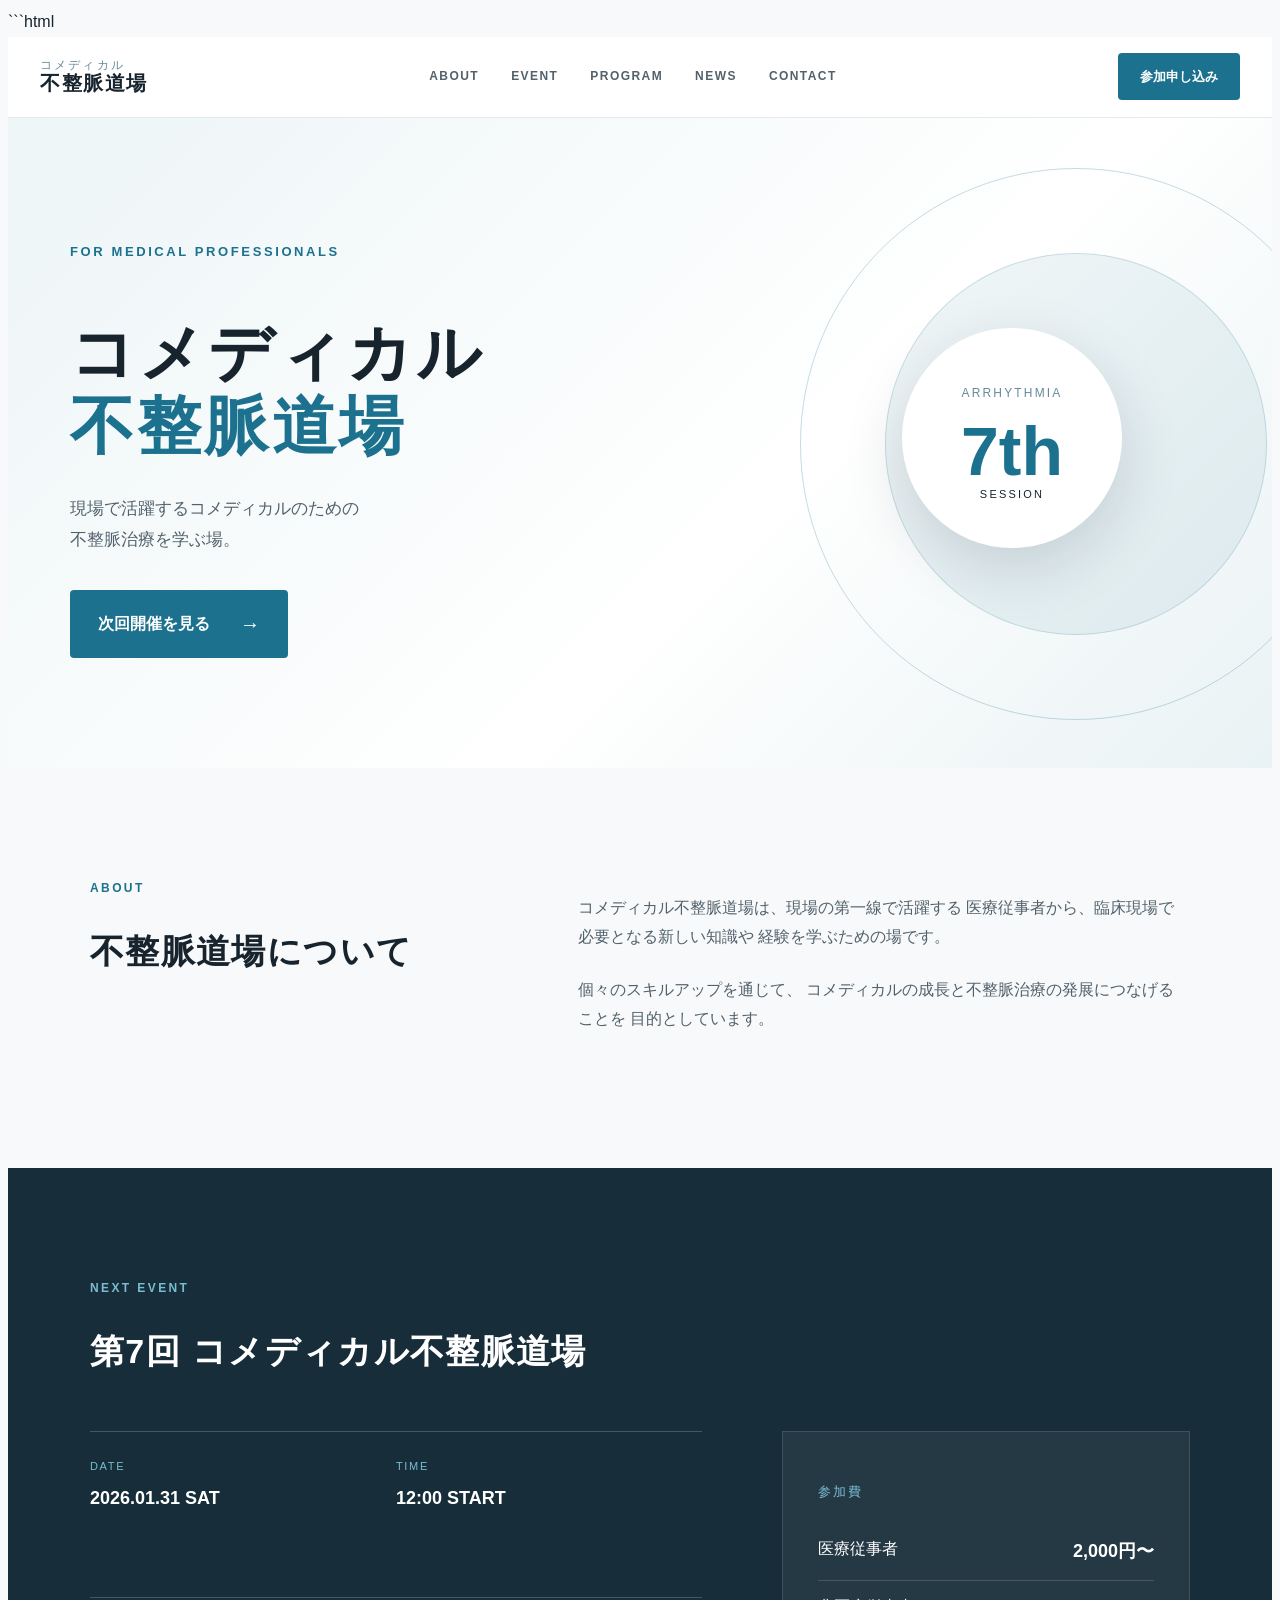
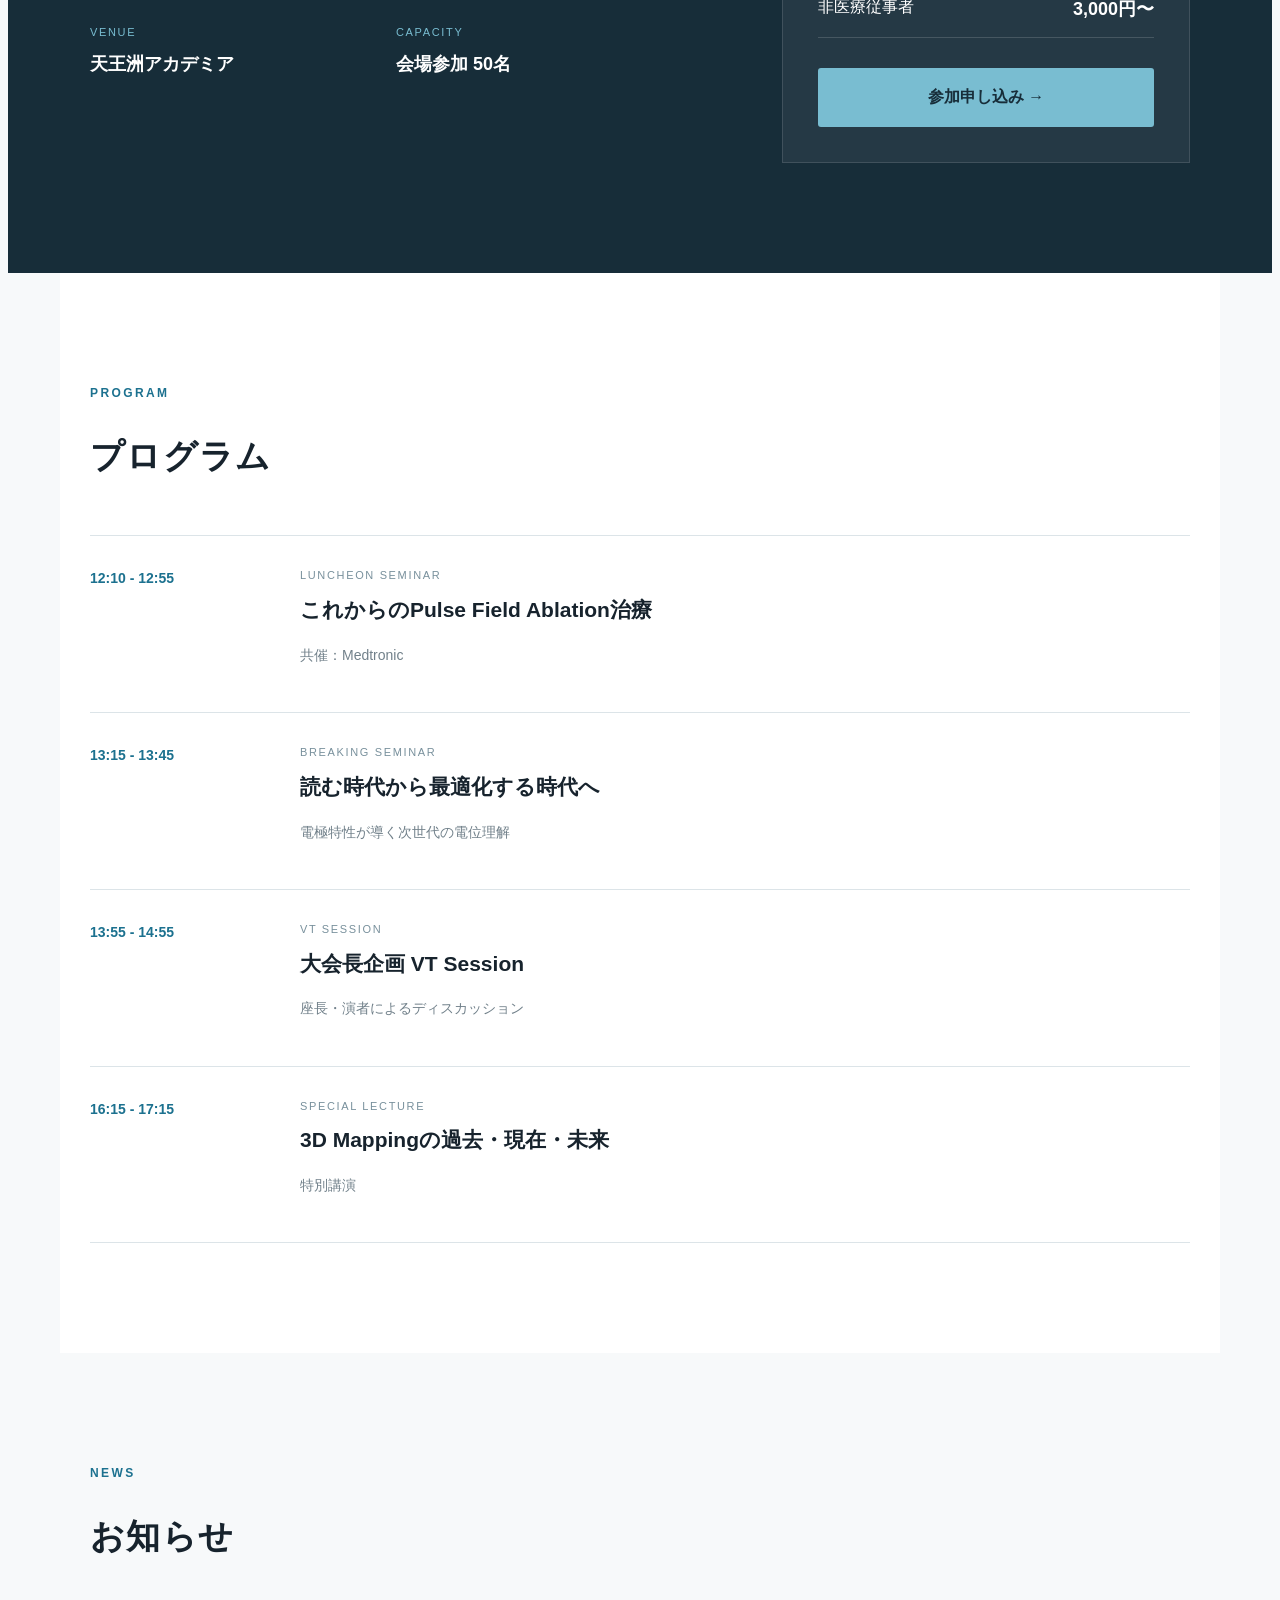
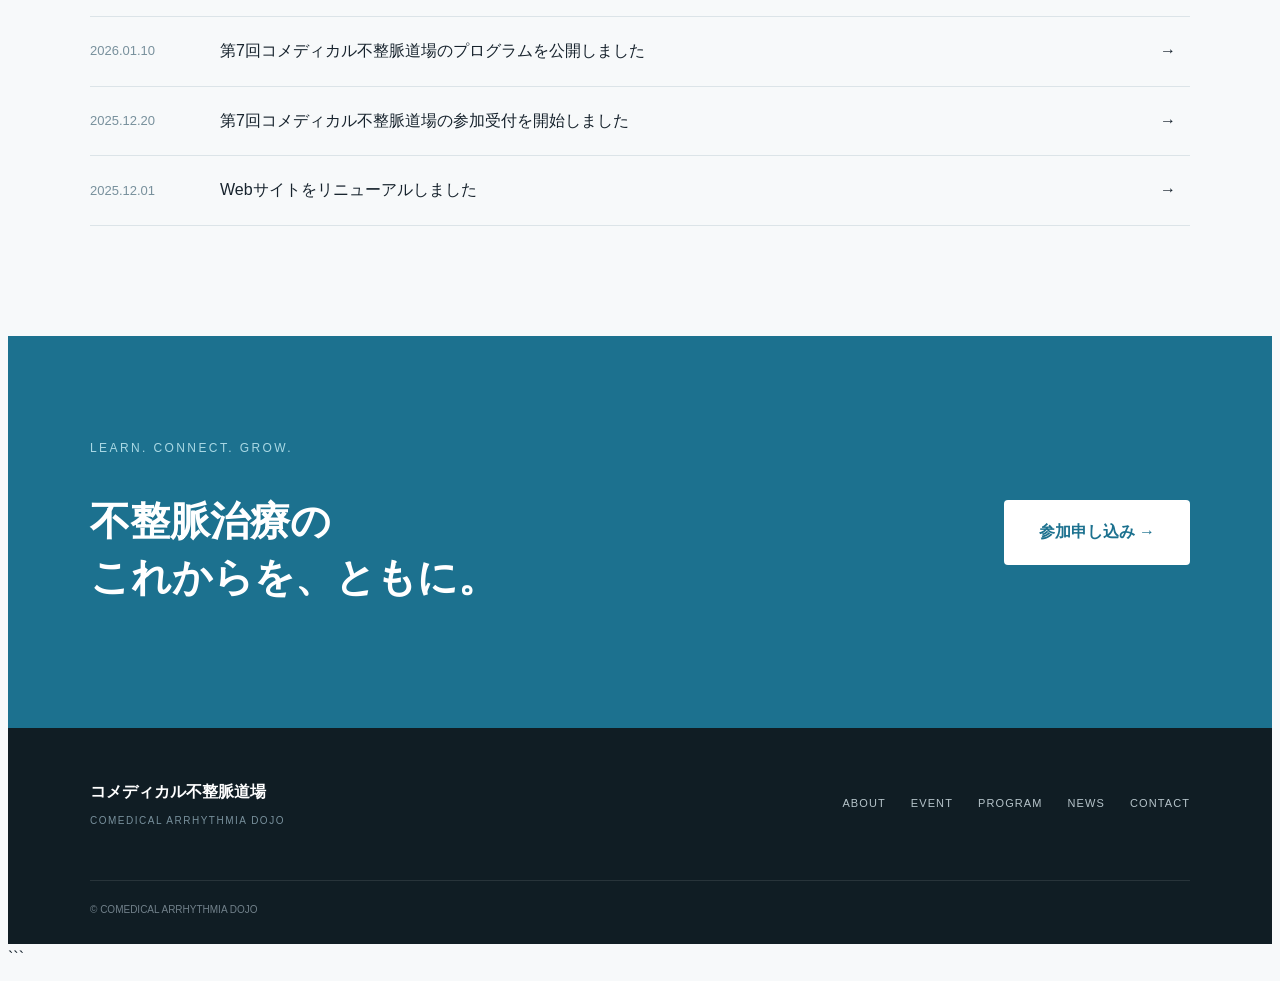
==== index.html @ 5a1a1fdb "Rename main.html to index.html" ====
```html
<!DOCTYPE html>
<html lang="ja">
<head>
    <meta charset="UTF-8">
    <meta name="viewport" content="width=device-width, initial-scale=1.0">

    <title>コメディカル不整脈道場</title>

    <link rel="stylesheet" href="style.css">
</head>

<body>

    <!-- ヘッダー -->
    <header class="header">
        <div class="header-inner">

            <a href="#" class="logo">
                <span class="logo-main">コメディカル</span>
                <span class="logo-sub">不整脈道場</span>
            </a>

            <nav class="nav">
                <a href="#about">ABOUT</a>
                <a href="#event">EVENT</a>
                <a href="#program">PROGRAM</a>
                <a href="#news">NEWS</a>
                <a href="#contact">CONTACT</a>
            </nav>

            <a href="#event" class="header-button">
                参加申し込み
            </a>

        </div>
    </header>


    <!-- メインビジュアル -->
    <main>

        <section class="hero">

            <div class="hero-content">

                <p class="hero-label">
                    FOR MEDICAL PROFESSIONALS
                </p>

                <h1>
                    コメディカル<br>
                    <span>不整脈道場</span>
                </h1>

                <p class="hero-description">
                    現場で活躍するコメディカルのための<br>
                    不整脈治療を学ぶ場。
                </p>

                <a href="#event" class="hero-button">
                    次回開催を見る
                    <span>→</span>
                </a>

            </div>

            <div class="hero-visual">
                <div class="circle circle-1"></div>
                <div class="circle circle-2"></div>

                <div class="hero-card">
                    <p>ARRHYTHMIA</p>
                    <strong>7th</strong>
                    <span>SESSION</span>
                </div>
            </div>

        </section>


        <!-- ABOUT -->
        <section id="about" class="section about">

            <div class="section-title">
                <span>ABOUT</span>
                <h2>不整脈道場について</h2>
            </div>

            <div class="about-content">

                <p>
                    コメディカル不整脈道場は、現場の第一線で活躍する
                    医療従事者から、臨床現場で必要となる新しい知識や
                    経験を学ぶための場です。
                </p>

                <p>
                    個々のスキルアップを通じて、
                    コメディカルの成長と不整脈治療の発展につなげることを
                    目的としています。
                </p>

            </div>

        </section>


        <!-- EVENT -->
        <section id="event" class="section event">

            <div class="section-title">
                <span>NEXT EVENT</span>
                <h2>第7回 コメディカル不整脈道場</h2>
            </div>

            <div class="event-grid">

                <div class="event-info">

                    <div class="info-item">
                        <span class="info-label">DATE</span>
                        <strong>2026.01.31 SAT</strong>
                    </div>

                    <div class="info-item">
                        <span class="info-label">TIME</span>
                        <strong>12:00 START</strong>
                    </div>

                    <div class="info-item">
                        <span class="info-label">VENUE</span>
                        <strong>天王洲アカデミア</strong>
                    </div>

                    <div class="info-item">
                        <span class="info-label">CAPACITY</span>
                        <strong>会場参加 50名</strong>
                    </div>

                </div>


                <div class="event-price">

                    <p>参加費</p>

                    <div>
                        <span>医療従事者</span>
                        <strong>2,000円〜</strong>
                    </div>

                    <div>
                        <span>非医療従事者</span>
                        <strong>3,000円〜</strong>
                    </div>

                    <a href="#" class="primary-button">
                        参加申し込み →
                    </a>

                </div>

            </div>

        </section>


        <!-- PROGRAM -->
        <section id="program" class="section program">

            <div class="section-title">
                <span>PROGRAM</span>
                <h2>プログラム</h2>
            </div>

            <div class="program-list">

                <article class="program-item">
                    <time>12:10 - 12:55</time>
                    <div>
                        <span class="program-category">LUNCHEON SEMINAR</span>
                        <h3>これからのPulse Field Ablation治療</h3>
                        <p>共催：Medtronic</p>
                    </div>
                </article>

                <article class="program-item">
                    <time>13:15 - 13:45</time>
                    <div>
                        <span class="program-category">BREAKING SEMINAR</span>
                        <h3>読む時代から最適化する時代へ</h3>
                        <p>電極特性が導く次世代の電位理解</p>
                    </div>
                </article>

                <article class="program-item">
                    <time>13:55 - 14:55</time>
                    <div>
                        <span class="program-category">VT SESSION</span>
                        <h3>大会長企画 VT Session</h3>
                        <p>座長・演者によるディスカッション</p>
                    </div>
                </article>

                <article class="program-item">
                    <time>16:15 - 17:15</time>
                    <div>
                        <span class="program-category">SPECIAL LECTURE</span>
                        <h3>3D Mappingの過去・現在・未来</h3>
                        <p>特別講演</p>
                    </div>
                </article>

            </div>

        </section>


        <!-- NEWS -->
        <section id="news" class="section news">

            <div class="section-title">
                <span>NEWS</span>
                <h2>お知らせ</h2>
            </div>

            <div class="news-list">

                <a href="#" class="news-item">
                    <time>2026.01.10</time>
                    <span>第7回コメディカル不整脈道場のプログラムを公開しました</span>
                    <span>→</span>
                </a>

                <a href="#" class="news-item">
                    <time>2025.12.20</time>
                    <span>第7回コメディカル不整脈道場の参加受付を開始しました</span>
                    <span>→</span>
                </a>

                <a href="#" class="news-item">
                    <time>2025.12.01</time>
                    <span>Webサイトをリニューアルしました</span>
                    <span>→</span>
                </a>

            </div>

        </section>


        <!-- CTA -->
        <section id="contact" class="cta">

            <div>
                <p>LEARN. CONNECT. GROW.</p>
                <h2>
                    不整脈治療の<br>
                    これからを、ともに。
                </h2>
            </div>

            <a href="#" class="cta-button">
                参加申し込み →
            </a>

        </section>

    </main>


    <!-- FOOTER -->
    <footer class="footer">

        <div class="footer-inner">

            <div class="footer-logo">
                <strong>コメディカル不整脈道場</strong>
                <span>COMEDICAL ARRHYTHMIA DOJO</span>
            </div>

            <div class="footer-links">
                <a href="#about">ABOUT</a>
                <a href="#event">EVENT</a>
                <a href="#program">PROGRAM</a>
                <a href="#news">NEWS</a>
                <a href="#contact">CONTACT</a>
            </div>

        </div>

        <p class="copyright">
            © COMEDICAL ARRHYTHMIA DOJO
        </p>

    </footer>

</body>
</html>
```
---- style.css ----
```css
/* =========================
   RESET
========================= */

* {
    margin: 0;
    padding: 0;
    box-sizing: border-box;
}

html {
    scroll-behavior: smooth;
}

body {
    font-family:
        -apple-system,
        BlinkMacSystemFont,
        "Noto Sans JP",
        "Helvetica Neue",
        Arial,
        sans-serif;

    color: #17232d;
    background: #f7f9fa;
    line-height: 1.8;
}

a {
    color: inherit;
    text-decoration: none;
}


/* =========================
   HEADER
========================= */

.header {
    position: sticky;
    top: 0;
    z-index: 100;

    background: rgba(255, 255, 255, 0.95);
    border-bottom: 1px solid #e5eaed;
    backdrop-filter: blur(10px);
}

.header-inner {
    max-width: 1200px;
    margin: 0 auto;

    height: 80px;

    display: flex;
    align-items: center;
    justify-content: space-between;

    padding: 0 30px;
}

.logo {
    display: flex;
    flex-direction: column;

    line-height: 1.1;
}

.logo-main {
    font-size: 12px;
    letter-spacing: 0.18em;
    color: #668a9d;
}

.logo-sub {
    font-size: 20px;
    font-weight: 700;
    letter-spacing: 0.08em;
}

.nav {
    display: flex;
    gap: 32px;
}

.nav a {
    font-size: 12px;
    font-weight: 600;
    letter-spacing: 0.12em;
    color: #52616b;

    transition: 0.3s;
}

.nav a:hover {
    color: #1c718f;
}

.header-button {
    background: #1c718f;
    color: white;

    padding: 12px 22px;

    border-radius: 4px;

    font-size: 13px;
    font-weight: 700;

    transition: 0.3s;
}

.header-button:hover {
    background: #15566c;
}


/* =========================
   HERO
========================= */

.hero {
    min-height: 650px;

    background:
        linear-gradient(
            135deg,
            #edf5f7 0%,
            #ffffff 60%,
            #e9f2f4 100%
        );

    display: flex;
    align-items: center;

    overflow: hidden;
}

.hero-content {
    width: 50%;
    max-width: 600px;

    margin-left: calc((100% - 1200px) / 2);

    padding: 80px 40px 80px 30px;

    position: relative;
    z-index: 2;
}

.hero-label {
    color: #1c718f;

    font-size: 13px;
    font-weight: 700;

    letter-spacing: 0.2em;

    margin-bottom: 20px;
}

.hero h1 {
    font-size: clamp(42px, 5vw, 72px);

    line-height: 1.15;

    letter-spacing: 0.05em;

    margin-bottom: 30px;
}

.hero h1 span {
    color: #1c718f;
}

.hero-description {
    font-size: 17px;
    color: #52616b;

    margin-bottom: 35px;
}

.hero-button {
    display: inline-flex;
    align-items: center;
    gap: 30px;

    background: #1c718f;
    color: white;

    padding: 16px 28px;

    border-radius: 4px;

    font-weight: 700;

    transition: 0.3s;
}

.hero-button:hover {
    background: #15566c;
    transform: translateY(-2px);
}

.hero-button span {
    font-size: 20px;
}


/* HERO VISUAL */

.hero-visual {
    position: relative;

    width: 50%;
    height: 650px;
}

.circle {
    position: absolute;

    border-radius: 50%;
}

.circle-1 {
    width: 550px;
    height: 550px;

    right: -80px;
    top: 50px;

    border: 1px solid rgba(28, 113, 143, 0.25);
}

.circle-2 {
    width: 380px;
    height: 380px;

    right: 5px;
    top: 135px;

    background: rgba(28, 113, 143, 0.08);

    border: 1px solid rgba(28, 113, 143, 0.18);
}

.hero-card {
    position: absolute;

    right: 150px;
    top: 210px;

    width: 220px;
    height: 220px;

    border-radius: 50%;

    background: #ffffff;

    box-shadow: 0 20px 60px rgba(23, 35, 45, 0.15);

    display: flex;
    flex-direction: column;

    align-items: center;
    justify-content: center;

    text-align: center;
}

.hero-card p {
    font-size: 12px;
    letter-spacing: 0.18em;
    color: #668a9d;
}

.hero-card strong {
    font-size: 68px;
    line-height: 1;

    color: #1c718f;
}

.hero-card span {
    font-size: 11px;
    letter-spacing: 0.2em;
}


/* =========================
   COMMON SECTION
========================= */

.section {
    max-width: 1100px;
    margin: 0 auto;

    padding: 110px 30px;
}

.section-title {
    margin-bottom: 55px;
}

.section-title span {
    display: block;

    font-size: 12px;
    font-weight: 700;

    color: #1c718f;

    letter-spacing: 0.2em;

    margin-bottom: 10px;
}

.section-title h2 {
    font-size: 34px;
    line-height: 1.4;

    letter-spacing: 0.04em;
}


/* =========================
   ABOUT
========================= */

.about {
    display: grid;
    grid-template-columns: 0.8fr 1.2fr;
    gap: 80px;
}

.about-content {
    font-size: 16px;
    color: #52616b;
}

.about-content p + p {
    margin-top: 25px;
}


/* =========================
   EVENT
========================= */

.event {
    max-width: none;

    background: #172d39;
    color: white;

    padding-left: max(30px, calc((100% - 1100px) / 2));
    padding-right: max(30px, calc((100% - 1100px) / 2));
}

.event .section-title span {
    color: #79bdd1;
}

.event-grid {
    display: grid;

    grid-template-columns: 1.2fr 0.8fr;

    gap: 80px;
}

.event-info {
    display: grid;

    grid-template-columns: 1fr 1fr;

    gap: 0;
}

.info-item {
    padding: 25px 0;

    border-top: 1px solid rgba(255,255,255,0.2);
}

.info-label {
    display: block;

    font-size: 11px;

    color: #79bdd1;

    letter-spacing: 0.15em;

    margin-bottom: 5px;
}

.info-item strong {
    font-size: 18px;
}

.event-price {
    background: rgba(255,255,255,0.06);

    padding: 35px;

    border: 1px solid rgba(255,255,255,0.12);
}

.event-price > p {
    font-size: 13px;
    color: #79bdd1;

    letter-spacing: 0.15em;

    margin-bottom: 20px;
}

.event-price div {
    display: flex;

    justify-content: space-between;

    padding: 12px 0;

    border-bottom: 1px solid rgba(255,255,255,0.15);
}

.event-price strong {
    font-size: 18px;
}

.primary-button {
    display: block;

    text-align: center;

    margin-top: 30px;

    padding: 15px;

    background: #79bdd1;
    color: #172d39;

    font-weight: 700;

    border-radius: 3px;
}


/* =========================
   PROGRAM
========================= */

.program {
    background: #ffffff;
}

.program-list {
    border-top: 1px solid #dce4e8;
}

.program-item {
    display: grid;

    grid-template-columns: 180px 1fr;

    gap: 30px;

    padding: 30px 0;

    border-bottom: 1px solid #dce4e8;
}

.program-item time {
    font-size: 14px;

    color: #1c718f;

    font-weight: 700;
}

.program-category {
    font-size: 11px;

    color: #78909c;

    letter-spacing: 0.15em;
}

.program-item h3 {
    font-size: 21px;

    margin: 5px 0;
}

.program-item p {
    font-size: 14px;

    color: #71808a;
}


/* =========================
   NEWS
========================= */

.news {
    background: #f7f9fa;
}

.news-list {
    border-top: 1px solid #dce4e8;
}

.news-item {
    display: grid;

    grid-template-columns: 130px 1fr 30px;

    align-items: center;

    padding: 20px 0;

    border-bottom: 1px solid #dce4e8;

    transition: 0.3s;
}

.news-item:hover {
    color: #1c718f;
}

.news-item time {
    color: #78909c;

    font-size: 13px;
}


/* =========================
   CTA
========================= */

.cta {
    background: #1c718f;

    color: white;

    padding: 90px max(30px, calc((100% - 1100px) / 2));

    display: flex;

    justify-content: space-between;

    align-items: center;

    gap: 50px;
}

.cta p {
    font-size: 12px;

    letter-spacing: 0.2em;

    color: #a9d8e4;

    margin-bottom: 15px;
}

.cta h2 {
    font-size: 40px;

    line-height: 1.4;
}

.cta-button {
    background: white;

    color: #1c718f;

    padding: 18px 35px;

    border-radius: 4px;

    font-weight: 700;

    white-space: nowrap;
}


/* =========================
   FOOTER
========================= */

.footer {
    background: #101d24;

    color: white;

    padding: 50px 30px 25px;
}

.footer-inner {
    max-width: 1100px;

    margin: 0 auto;

    display: flex;

    justify-content: space-between;

    align-items: center;
}

.footer-logo {
    display: flex;

    flex-direction: column;

    gap: 5px;
}

.footer-logo strong {
    font-size: 16px;
}

.footer-logo span {
    font-size: 10px;

    letter-spacing: 0.15em;

    color: #78909c;
}

.footer-links {
    display: flex;

    gap: 25px;
}

.footer-links a {
    font-size: 11px;

    color: #b6c4ca;

    letter-spacing: 0.1em;
}

.copyright {
    max-width: 1100px;

    margin: 50px auto 0;

    padding-top: 20px;

    border-top: 1px solid rgba(255,255,255,0.1);

    font-size: 10px;

    color: #71808a;
}


/* =========================
   MOBILE
========================= */

@media (max-width: 768px) {

    .header-inner {
        height: 70px;
    }

    .nav {
        display: none;
    }

    .header-button {
        padding: 10px 15px;
        font-size: 11px;
    }

    .hero {
        min-height: auto;

        flex-direction: column;
    }

    .hero-content {
        width: 100%;

        margin-left: 0;

        padding: 80px 30px 40px;
    }

    .hero-visual {
        width: 100%;

        height: 380px;
    }

    .circle-1 {
        width: 350px;
        height: 350px;

        right: -50px;
        top: 10px;
    }

    .circle-2 {
        width: 250px;
        height: 250px;

        right: 25px;
        top: 60px;
    }

    .hero-card {
        width: 150px;
        height: 150px;

        right: 100px;
        top: 110px;
    }

    .hero-card strong {
        font-size: 45px;
    }

    .section {
        padding: 80px 25px;
    }

    .about {
        grid-template-columns: 1fr;

        gap: 30px;
    }

    .event-grid {
        grid-template-columns: 1fr;

        gap: 40px;
    }

    .event-info {
        grid-template-columns: 1fr;
    }

    .program-item {
        grid-template-columns: 1fr;

        gap: 5px;
    }

    .news-item {
        grid-template-columns: 1fr 20px;

        gap: 5px;
    }

    .news-item time {
        display: block;
    }

    .news-item span:nth-child(2) {
        grid-column: 1 / 2;
    }

    .news-item span:last-child {
        grid-column: 2;
        grid-row: 1 / 3;
    }

    .cta {
        flex-direction: column;

        align-items: flex-start;

        padding: 70px 25px;
    }

    .cta h2 {
        font-size: 30px;
    }

    .footer-inner {
        flex-direction: column;

        align-items: flex-start;

        gap: 30px;
    }

    .footer-links {
        flex-wrap: wrap;
    }

}
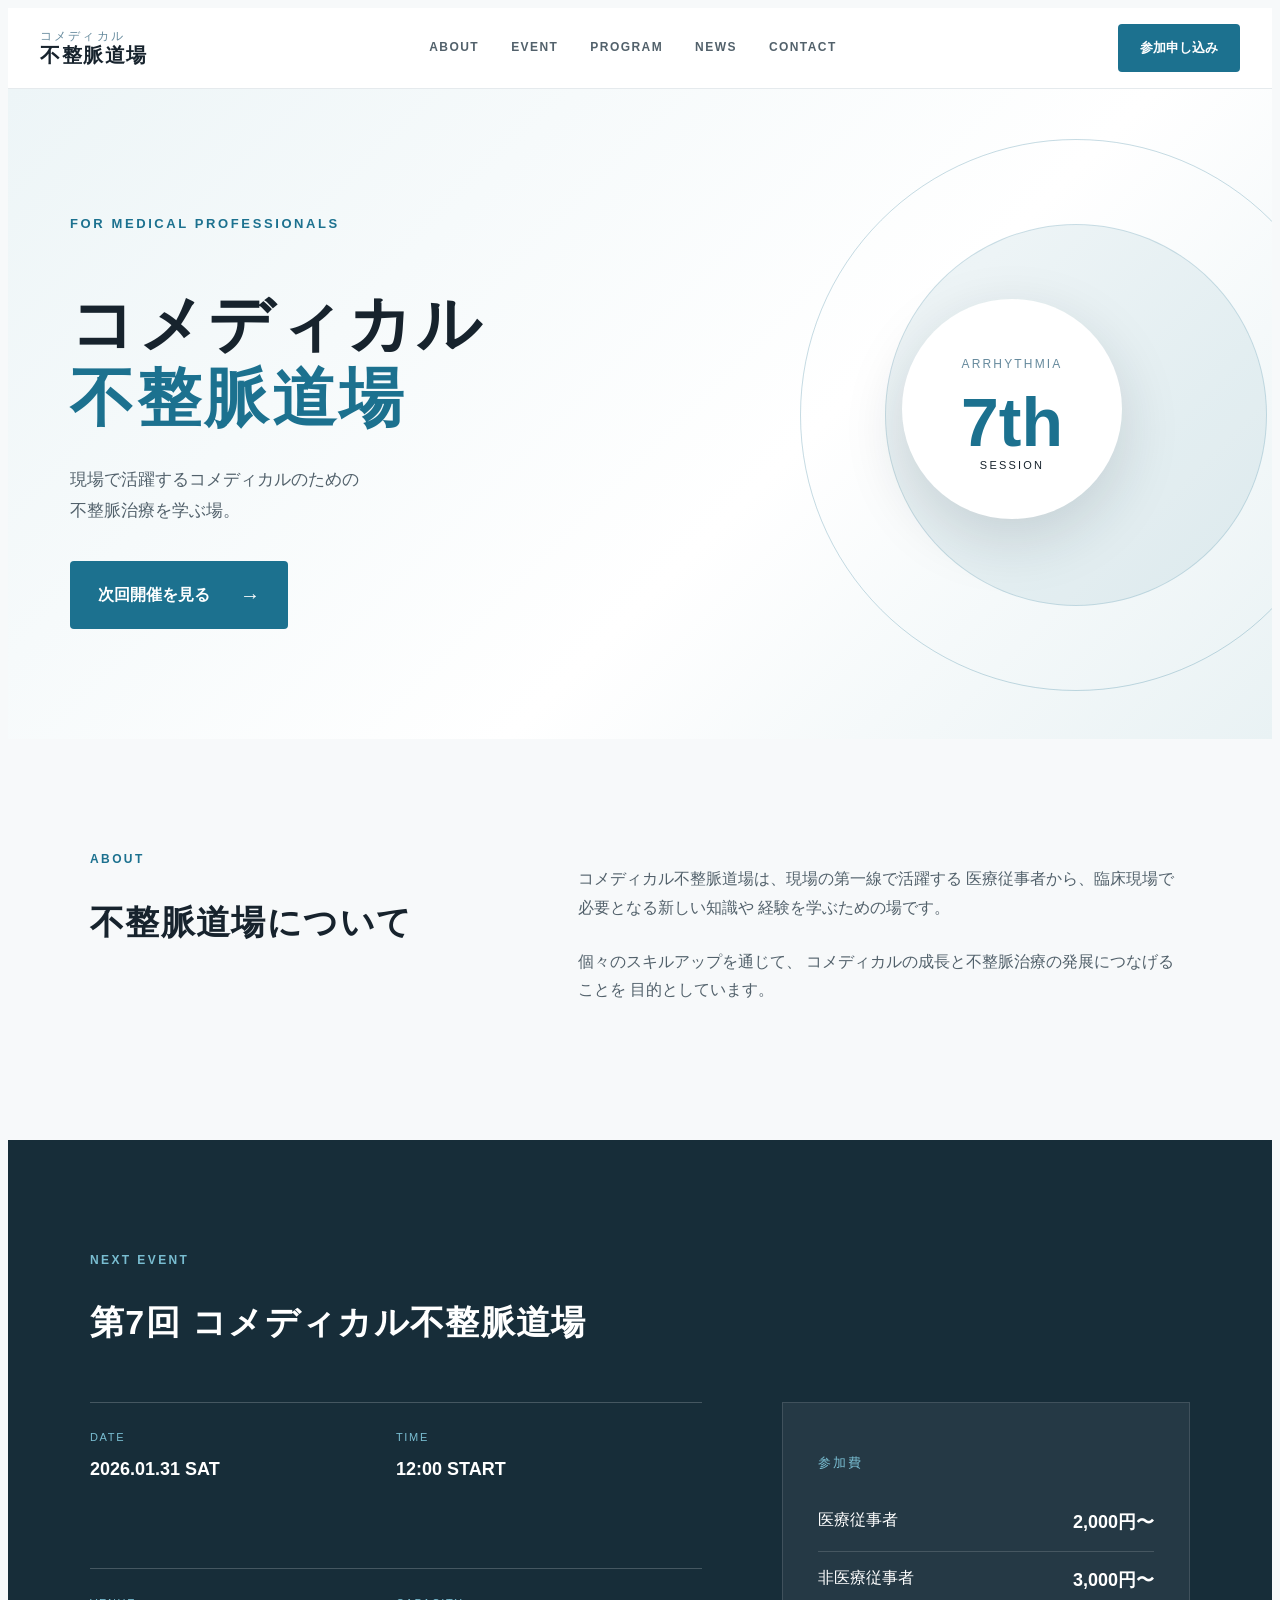
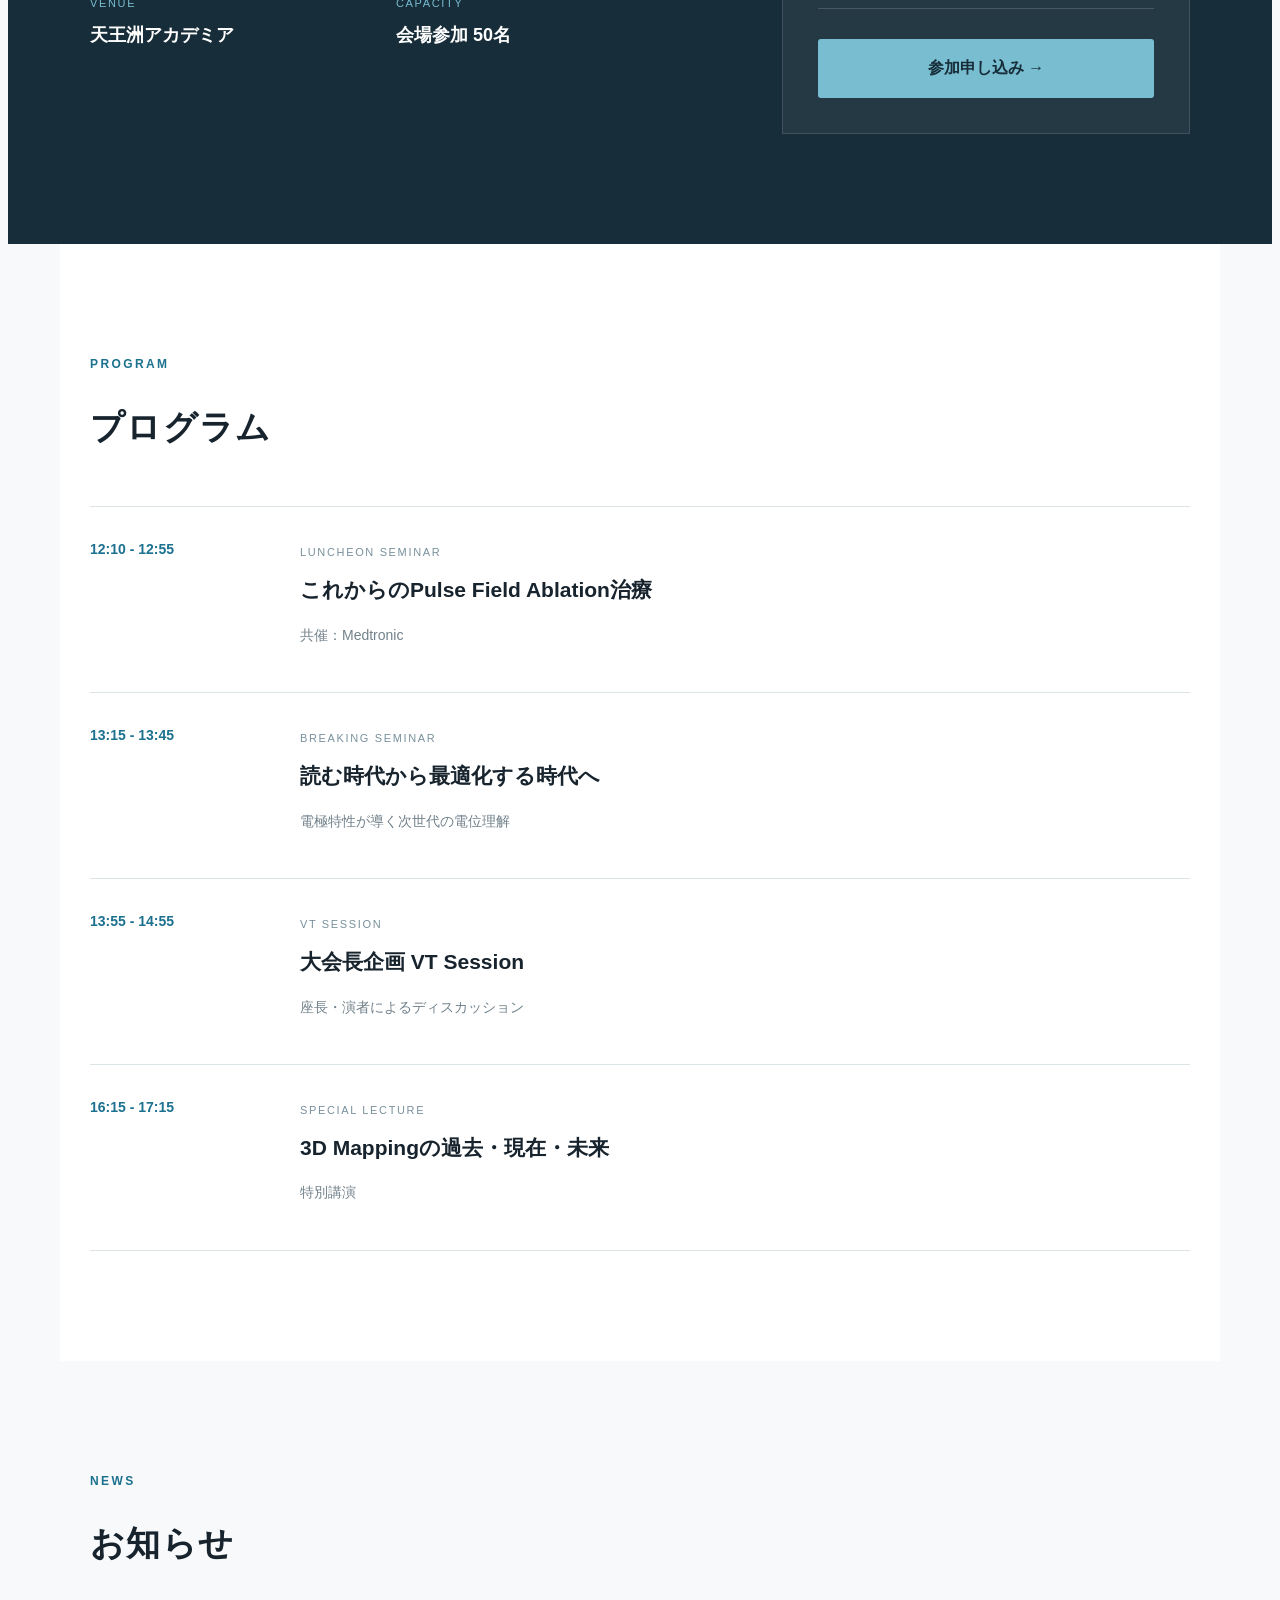
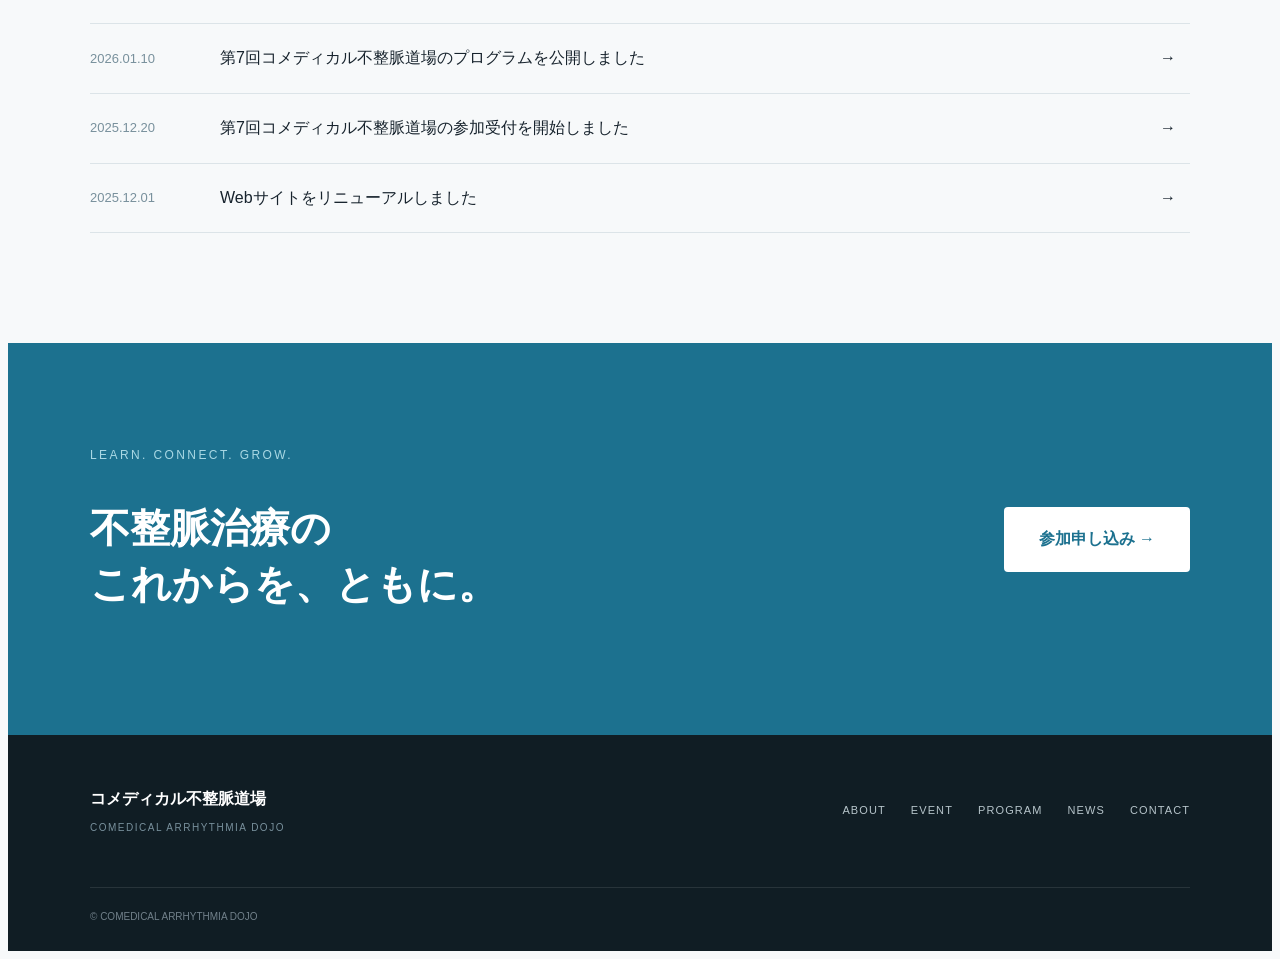
==== commit a3540da5: "Update index.html" ====
--- a/index.html
+++ b/index.html
@@ -1,4 +1,3 @@
-```html
 <!DOCTYPE html>
 <html lang="ja">
 <head>
@@ -298,4 +297,3 @@
 
 </body>
 </html>
-```
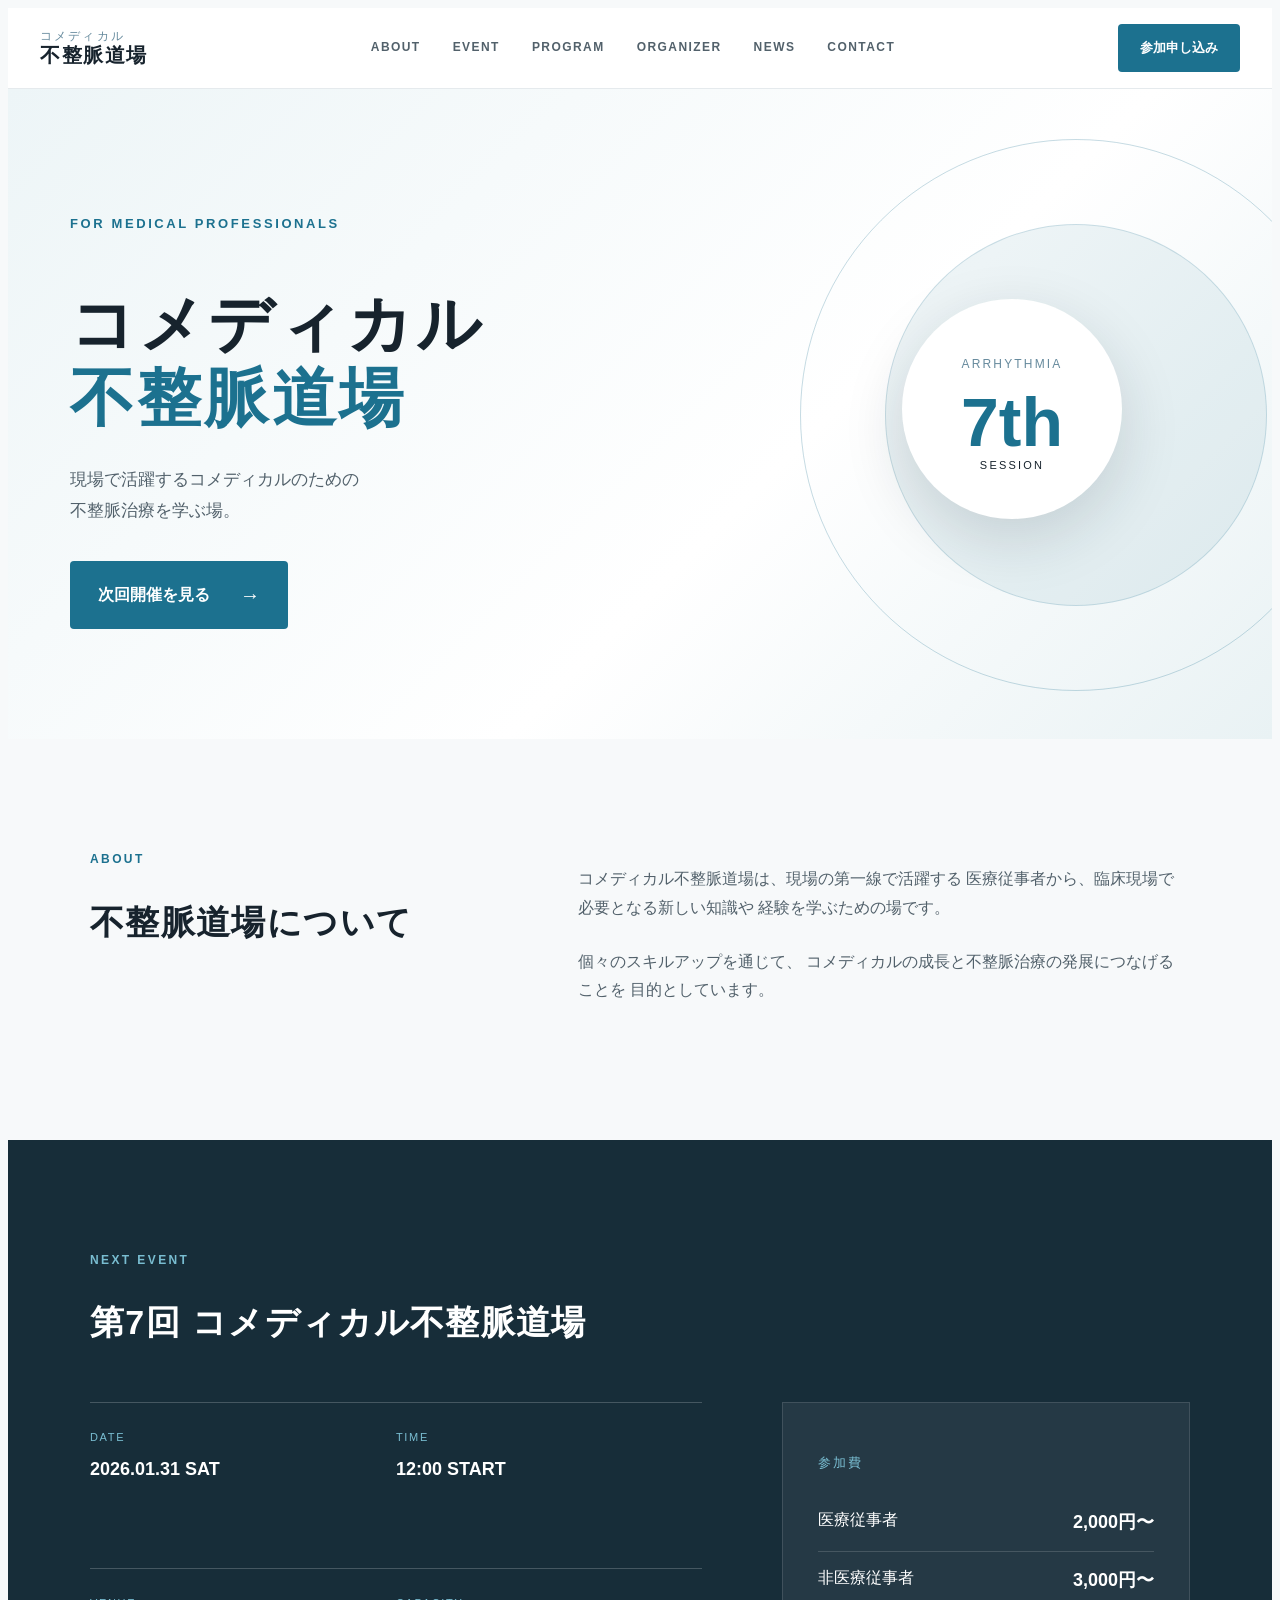
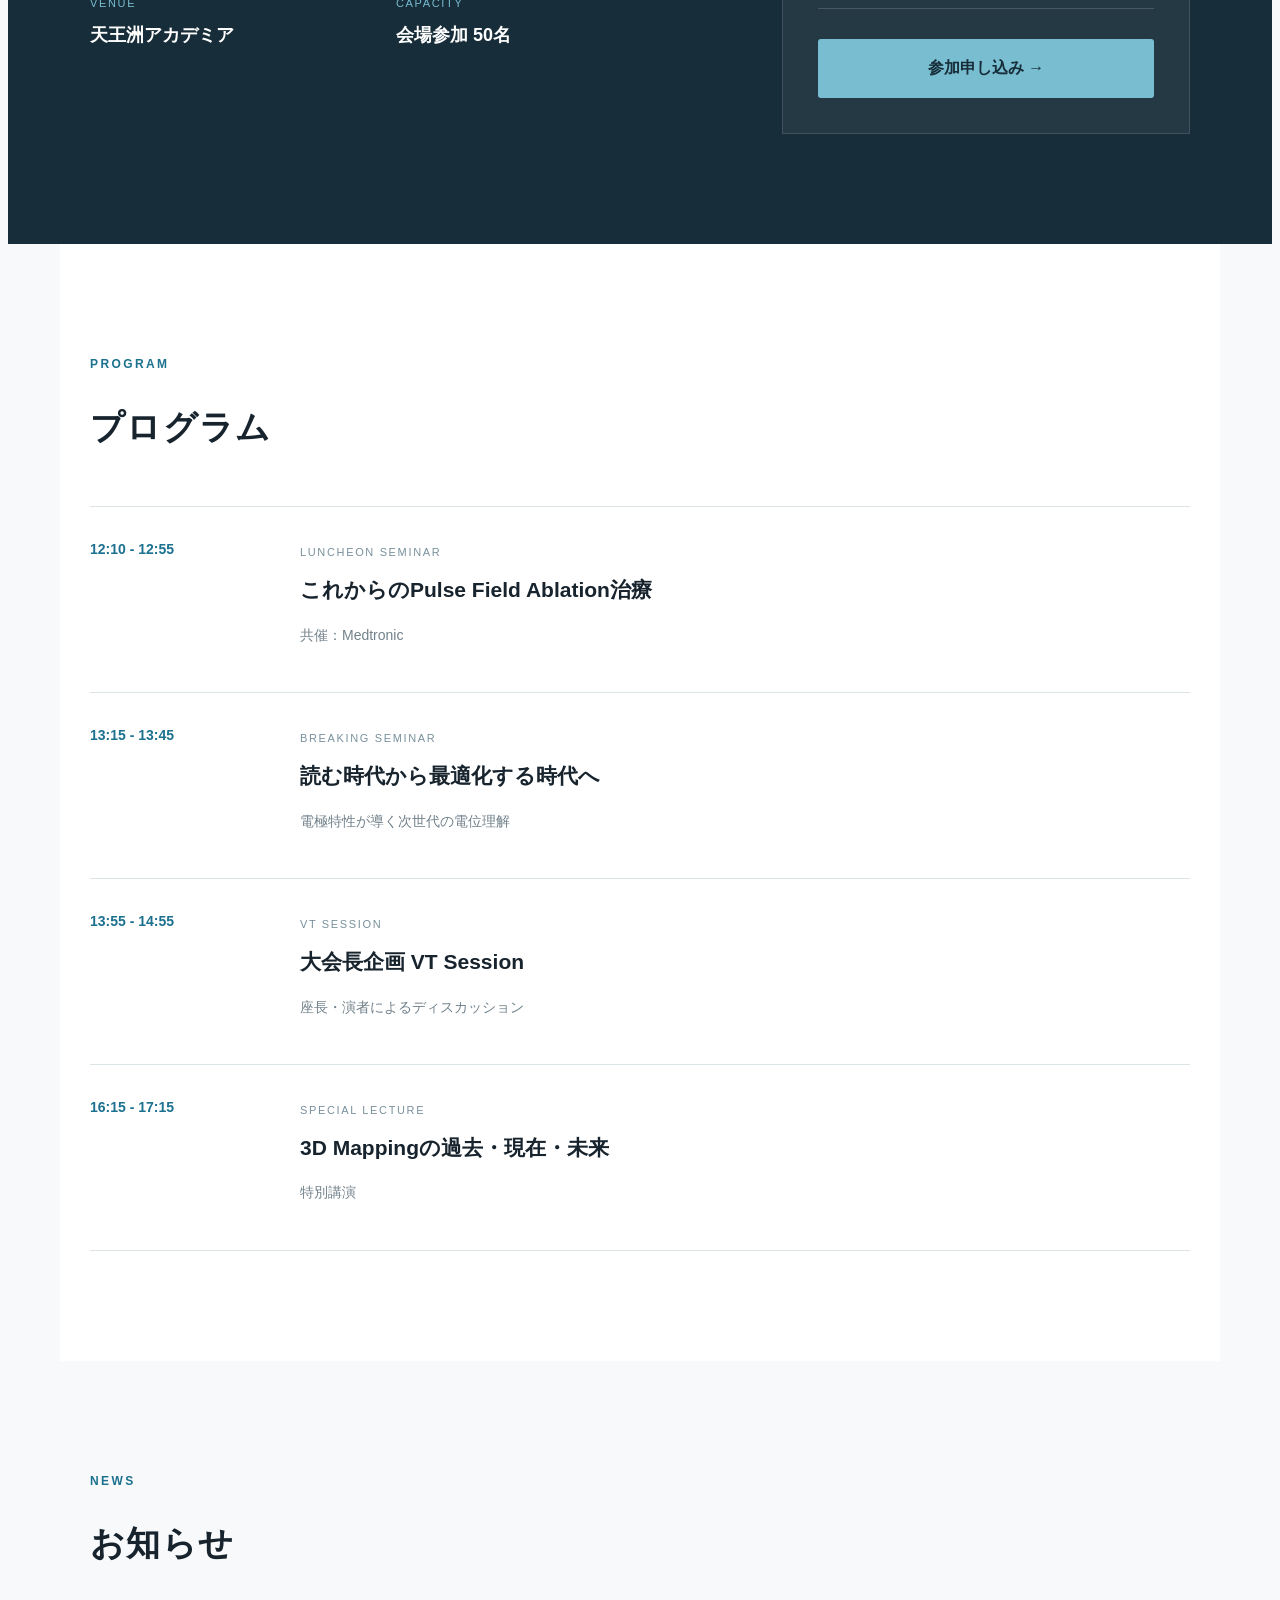
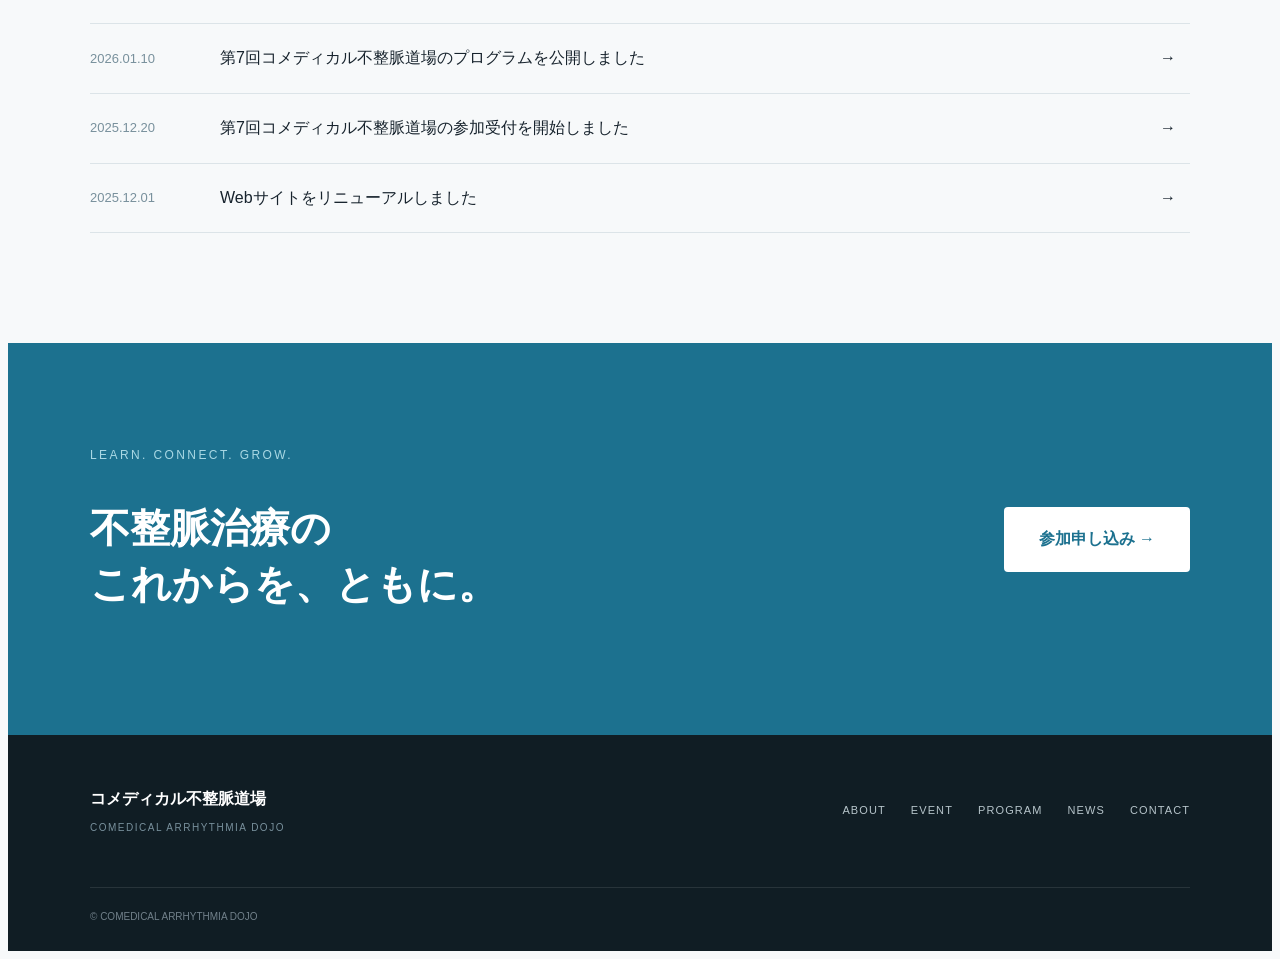
==== commit 29e31c1f: "Update index.html" ====
--- a/index.html
+++ b/index.html
@@ -24,6 +24,7 @@
                 <a href="#about">ABOUT</a>
                 <a href="#event">EVENT</a>
                 <a href="#program">PROGRAM</a>
+                <a href="#organizer">ORGANIZER</a>
                 <a href="#news">NEWS</a>
                 <a href="#contact">CONTACT</a>
             </nav>
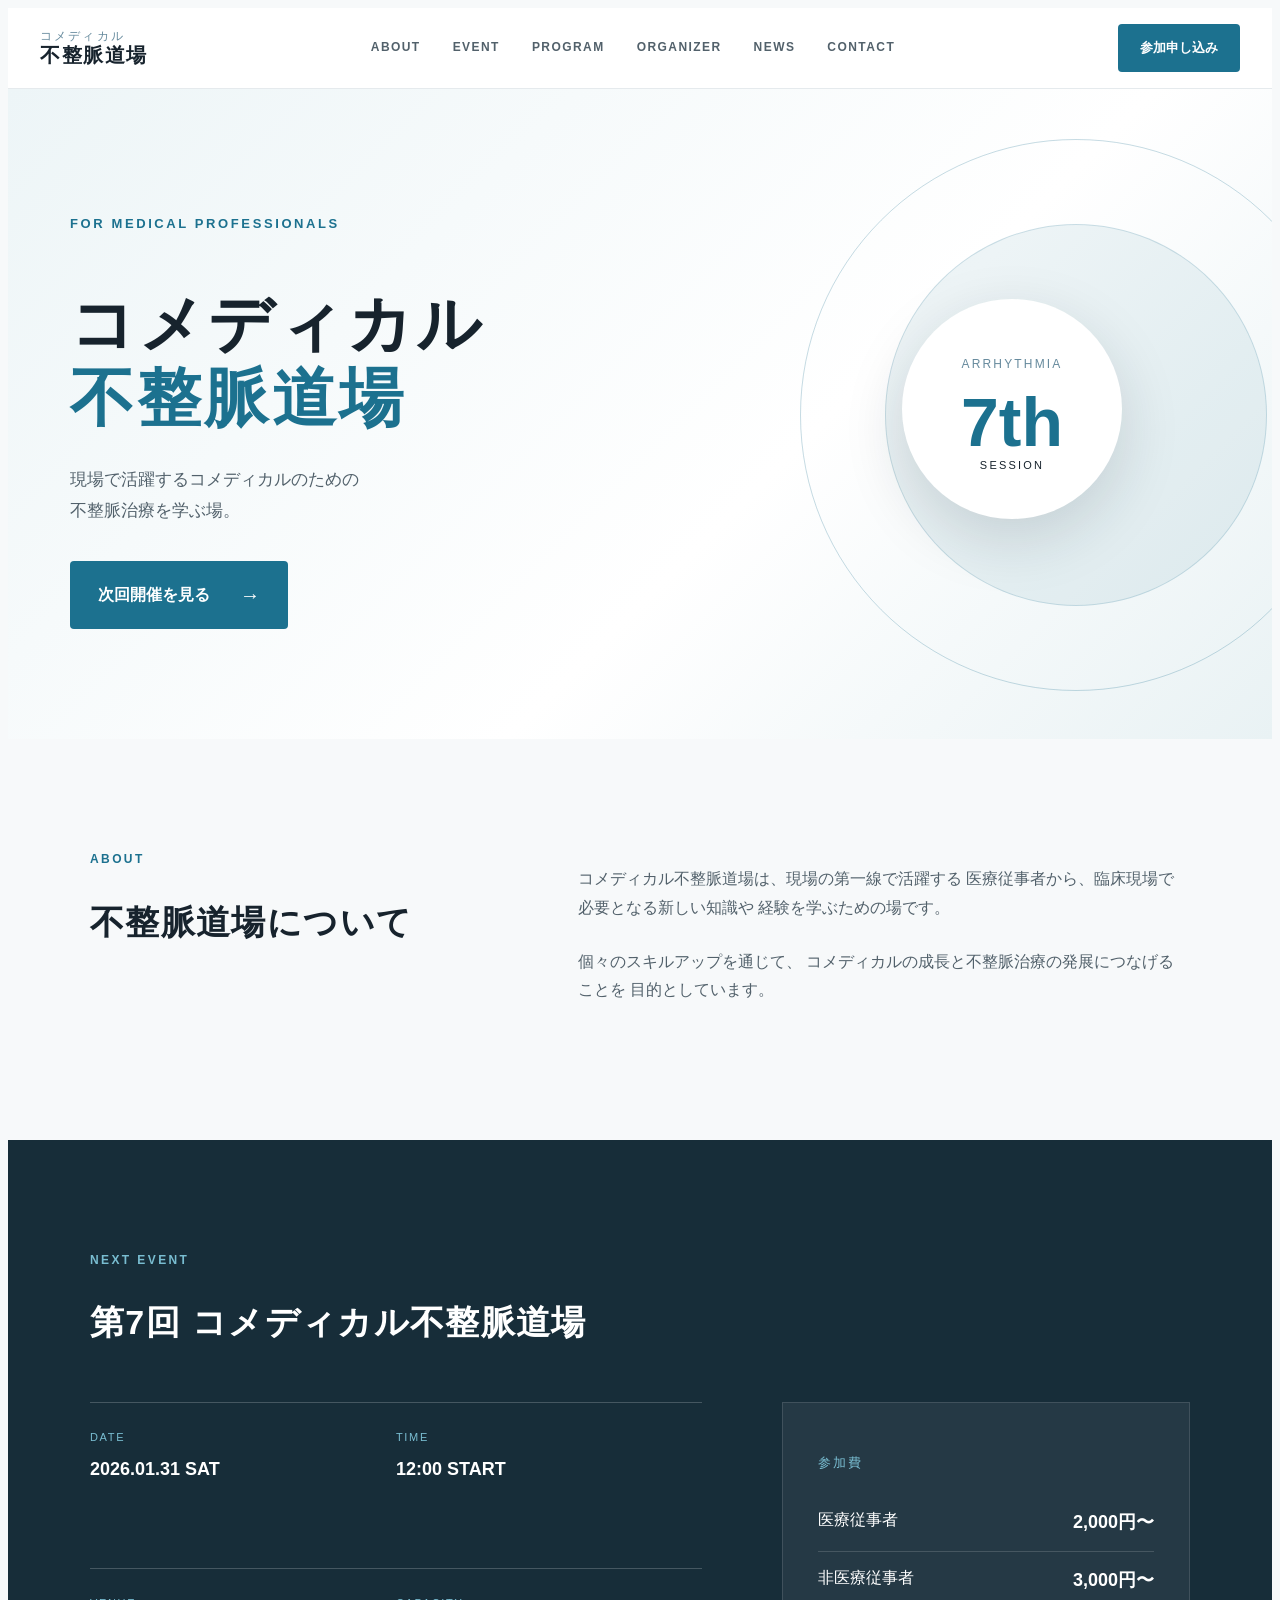
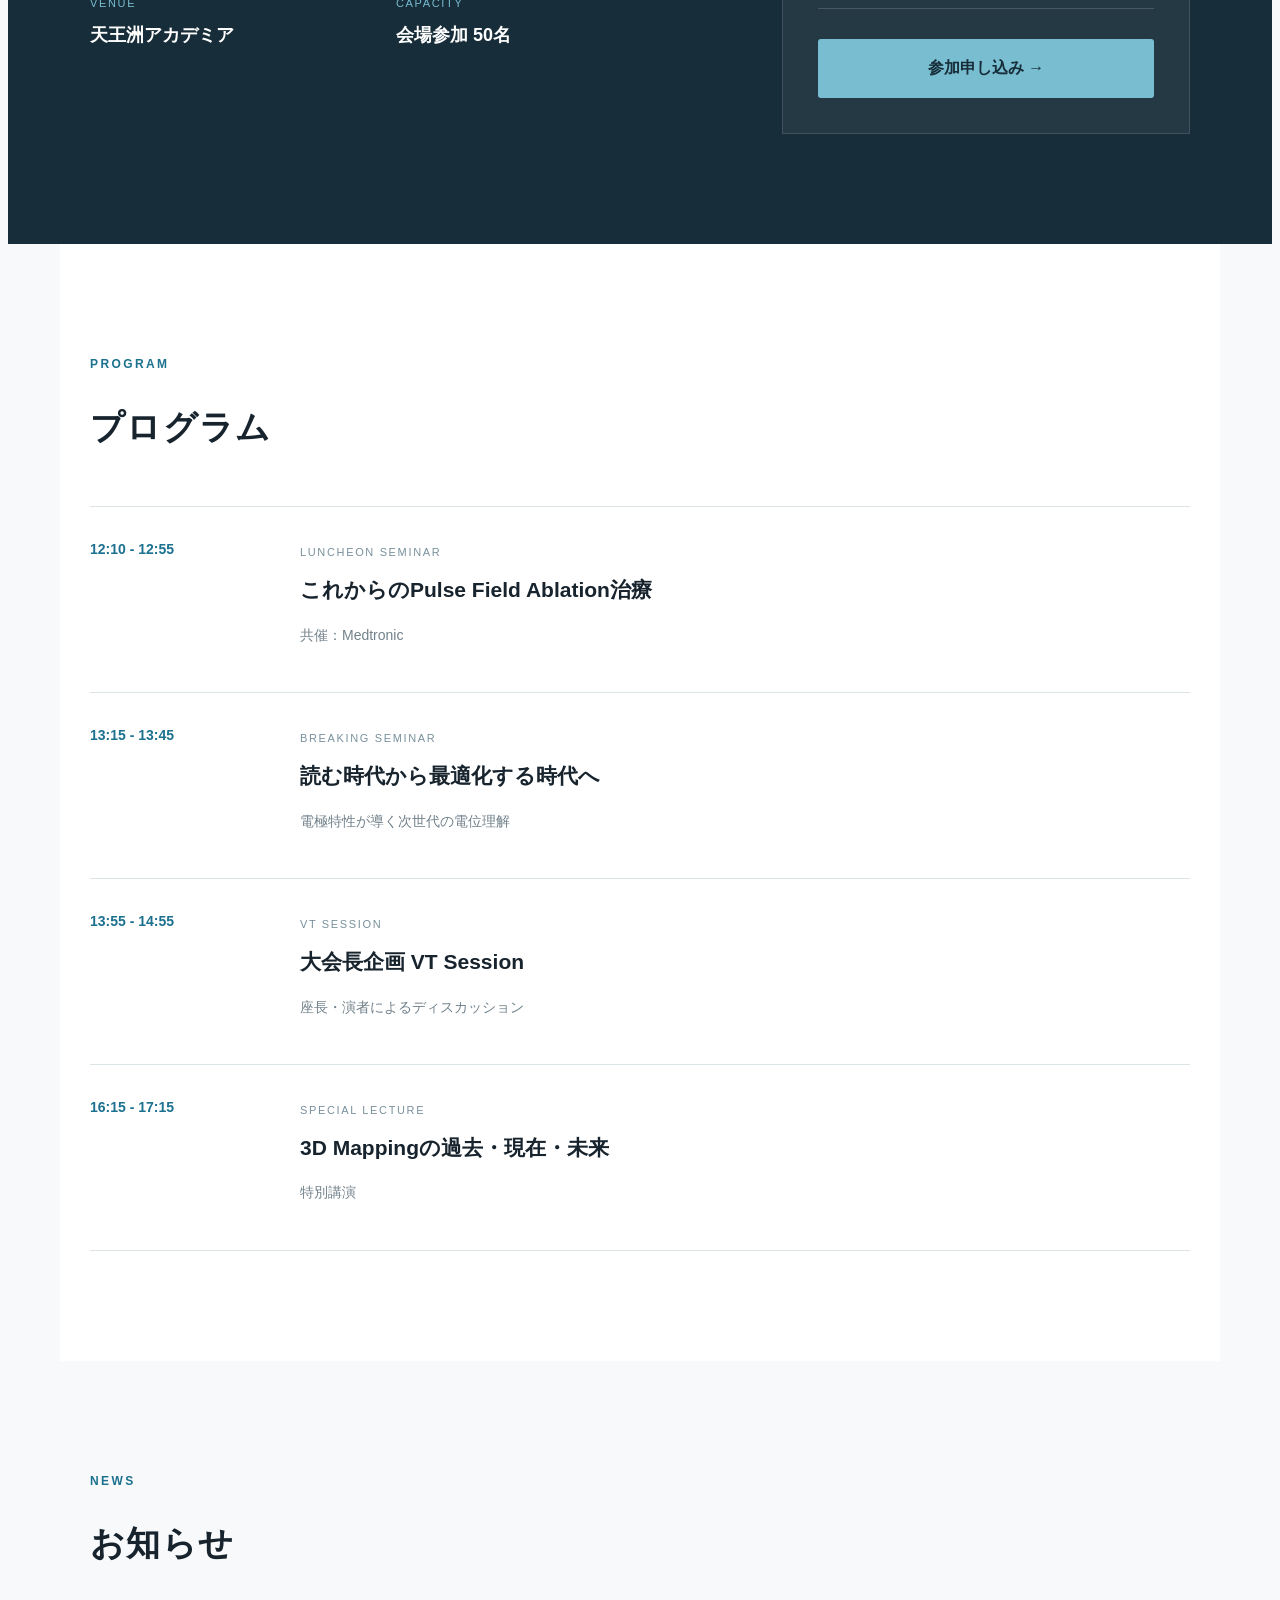
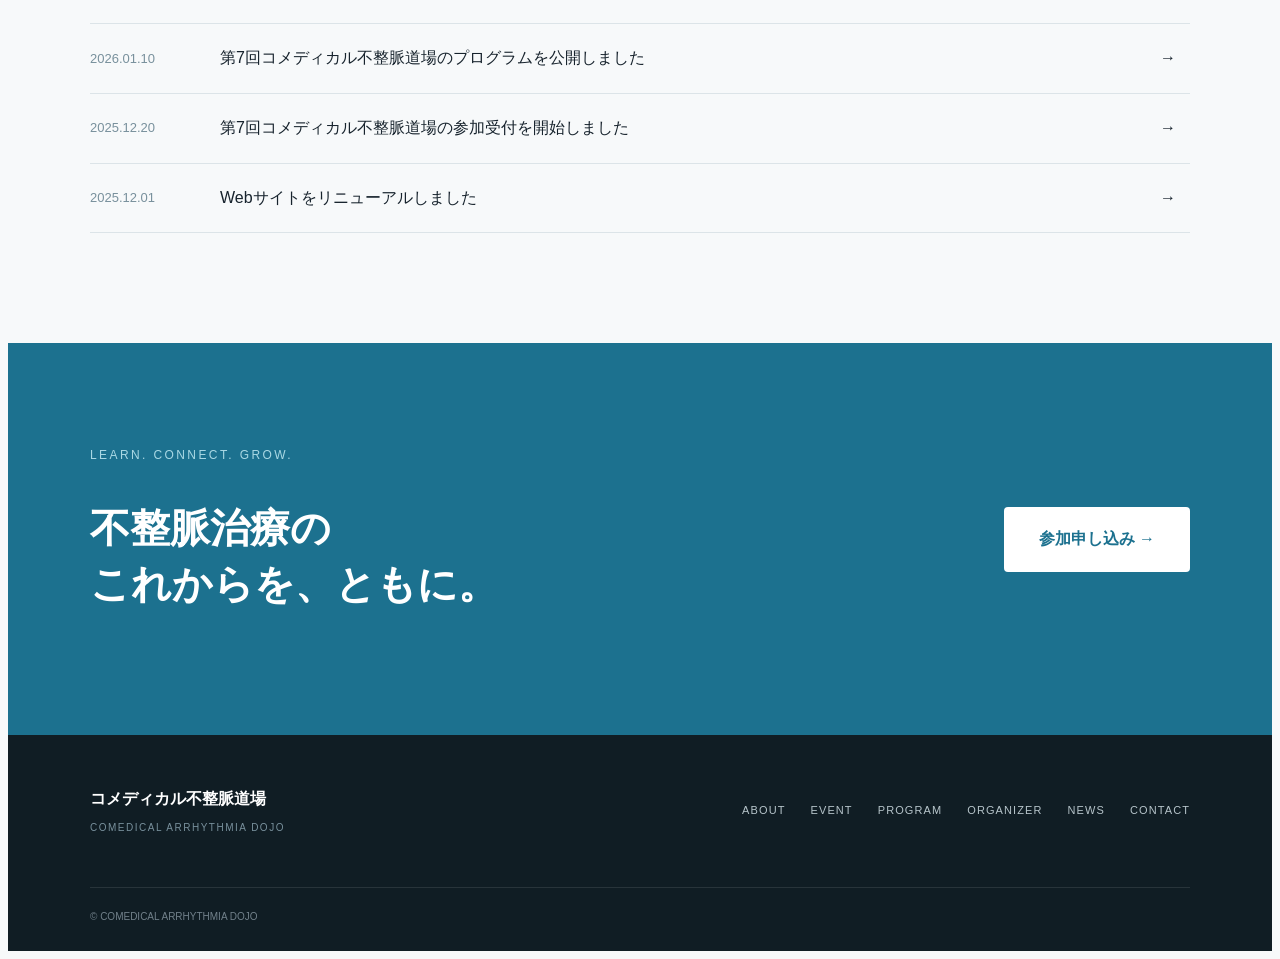
==== commit 3c57a527: "Update index.html" ====
--- a/index.html
+++ b/index.html
@@ -284,6 +284,7 @@
                 <a href="#about">ABOUT</a>
                 <a href="#event">EVENT</a>
                 <a href="#program">PROGRAM</a>
+                <a href="#organizer">ORGANIZER</a>
                 <a href="#news">NEWS</a>
                 <a href="#contact">CONTACT</a>
             </div>
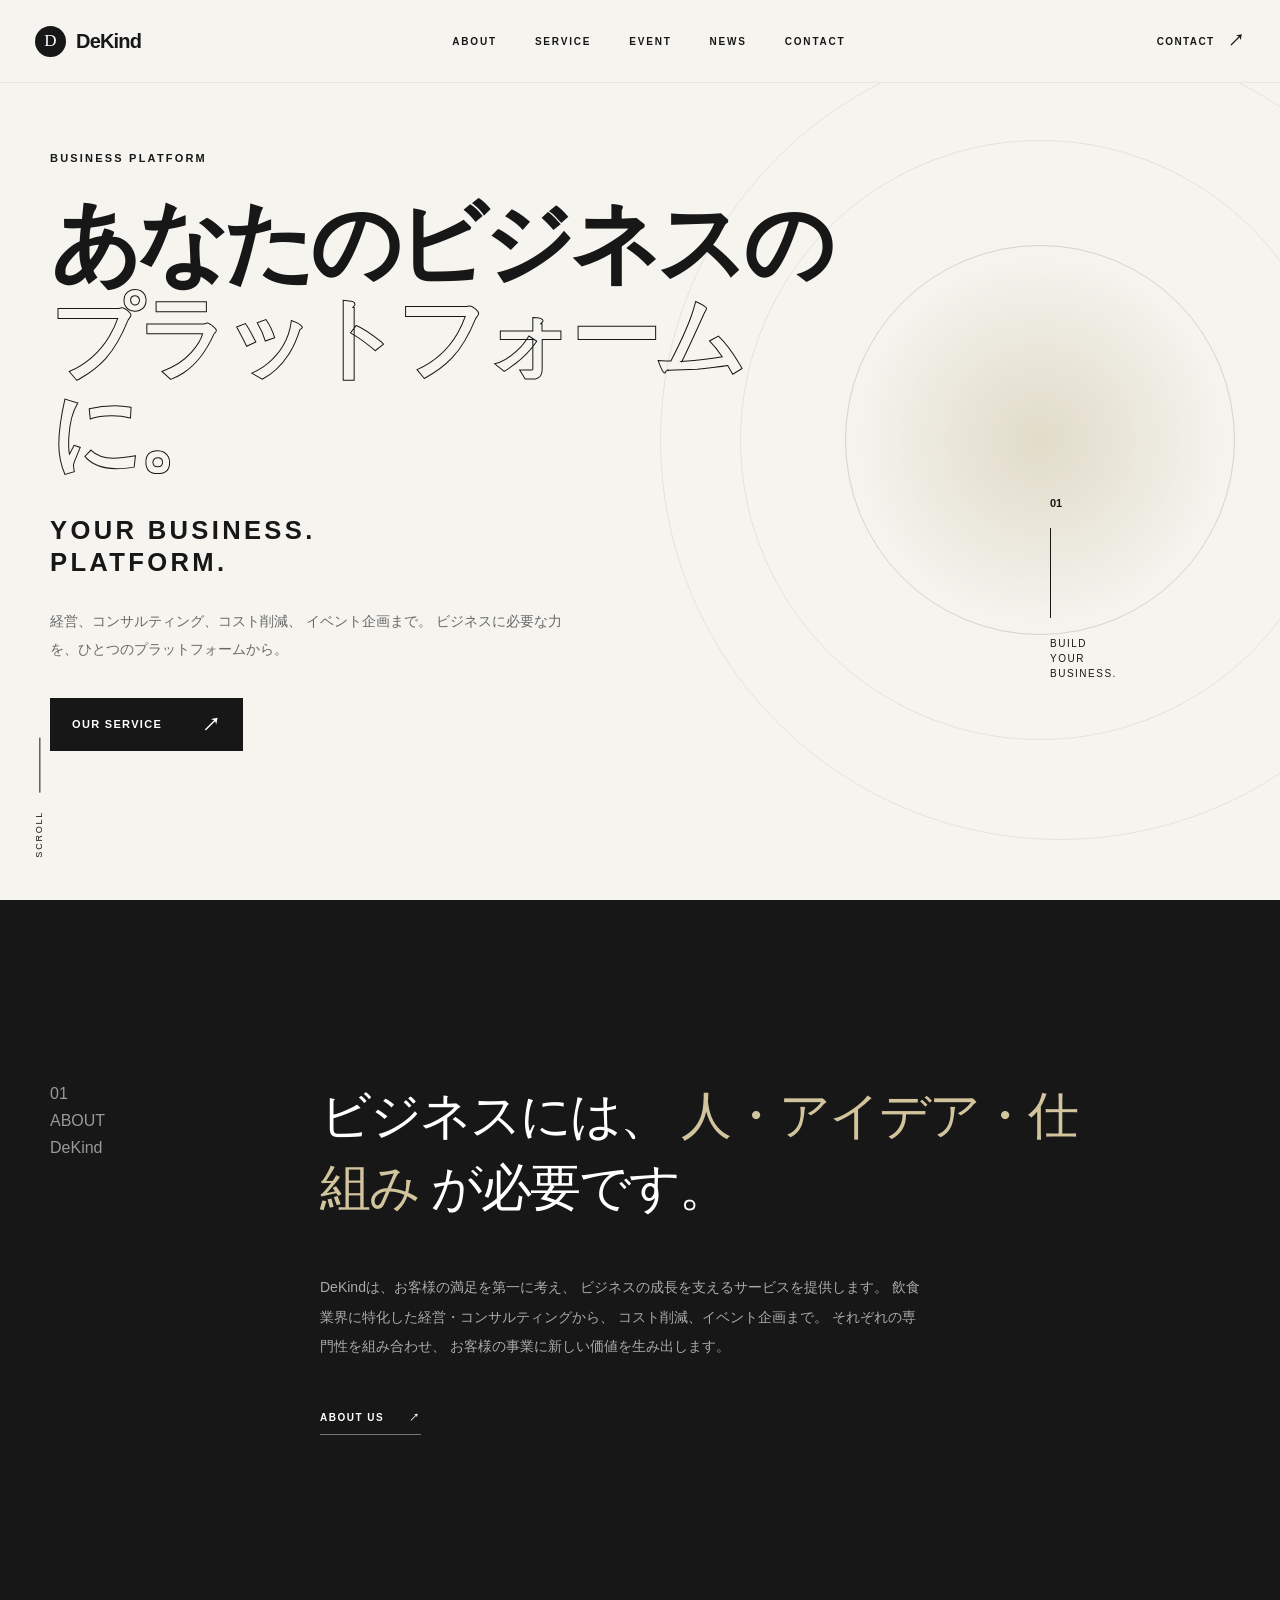
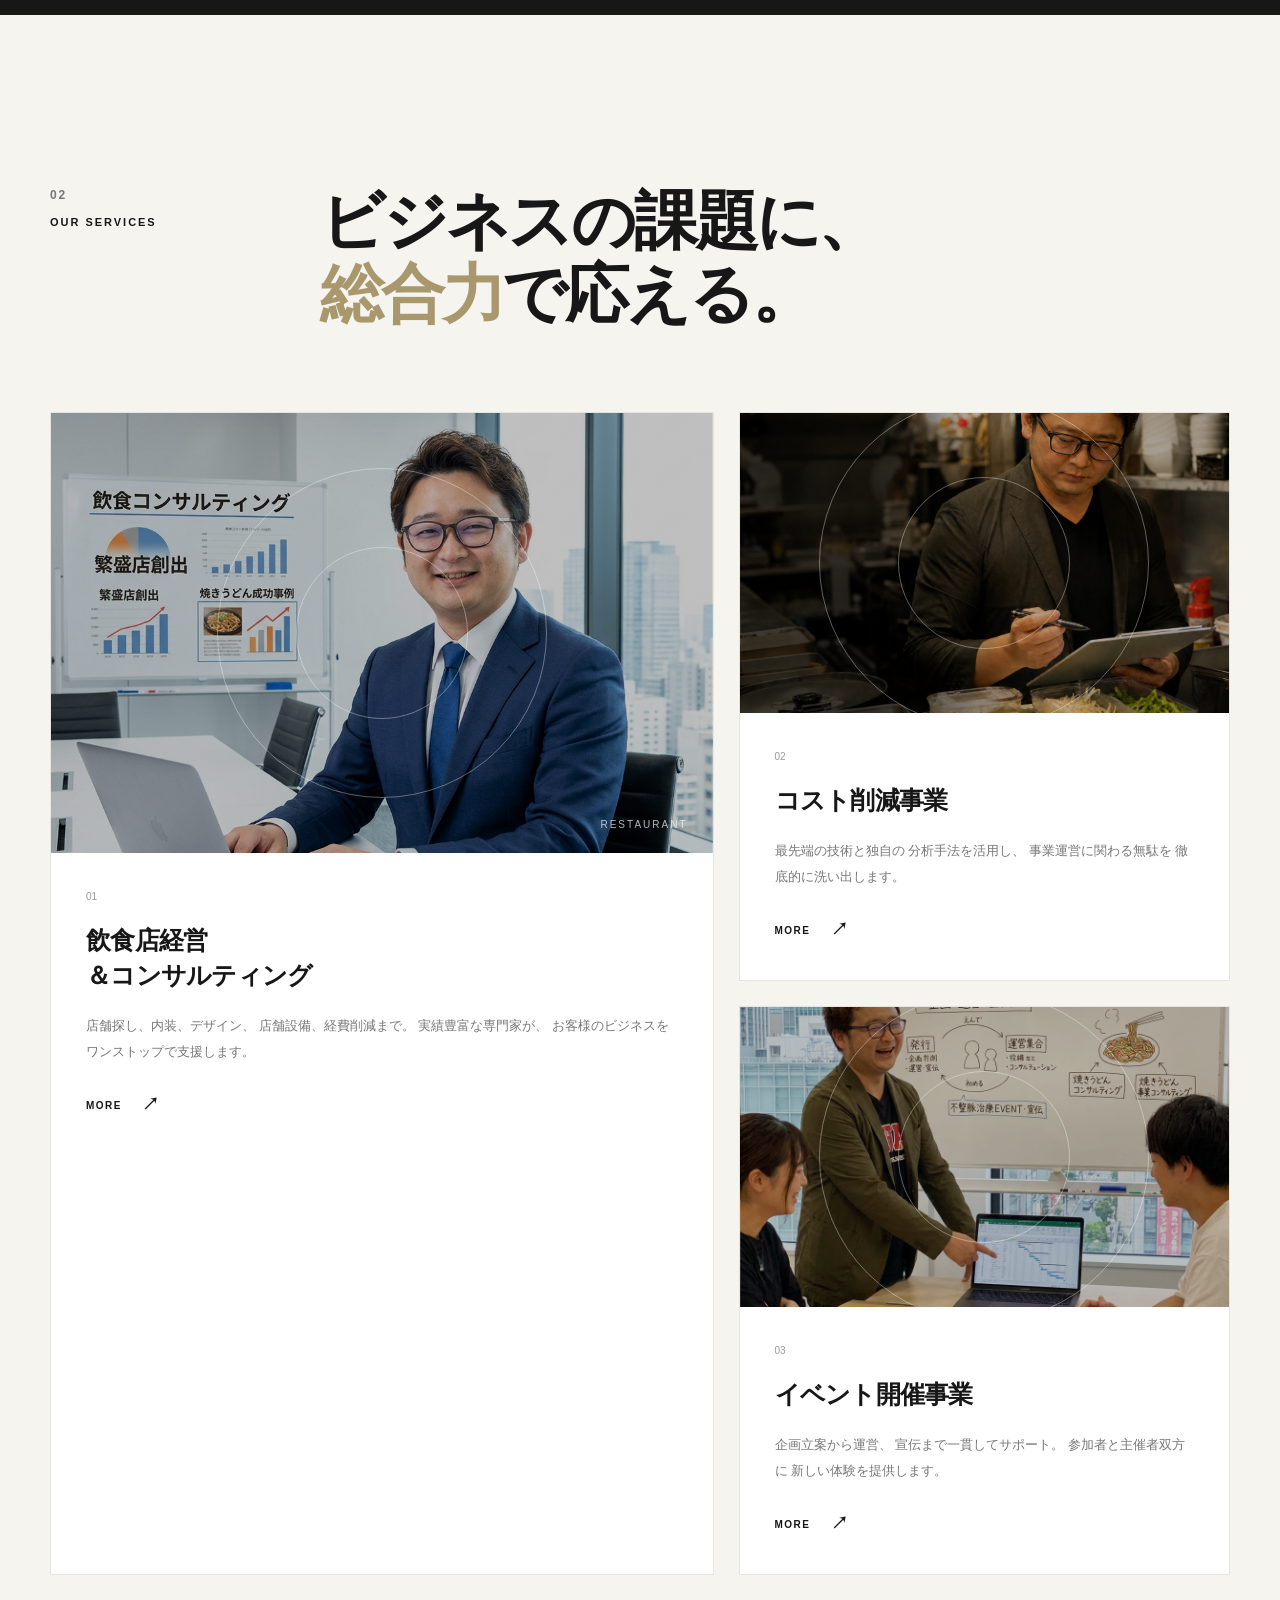
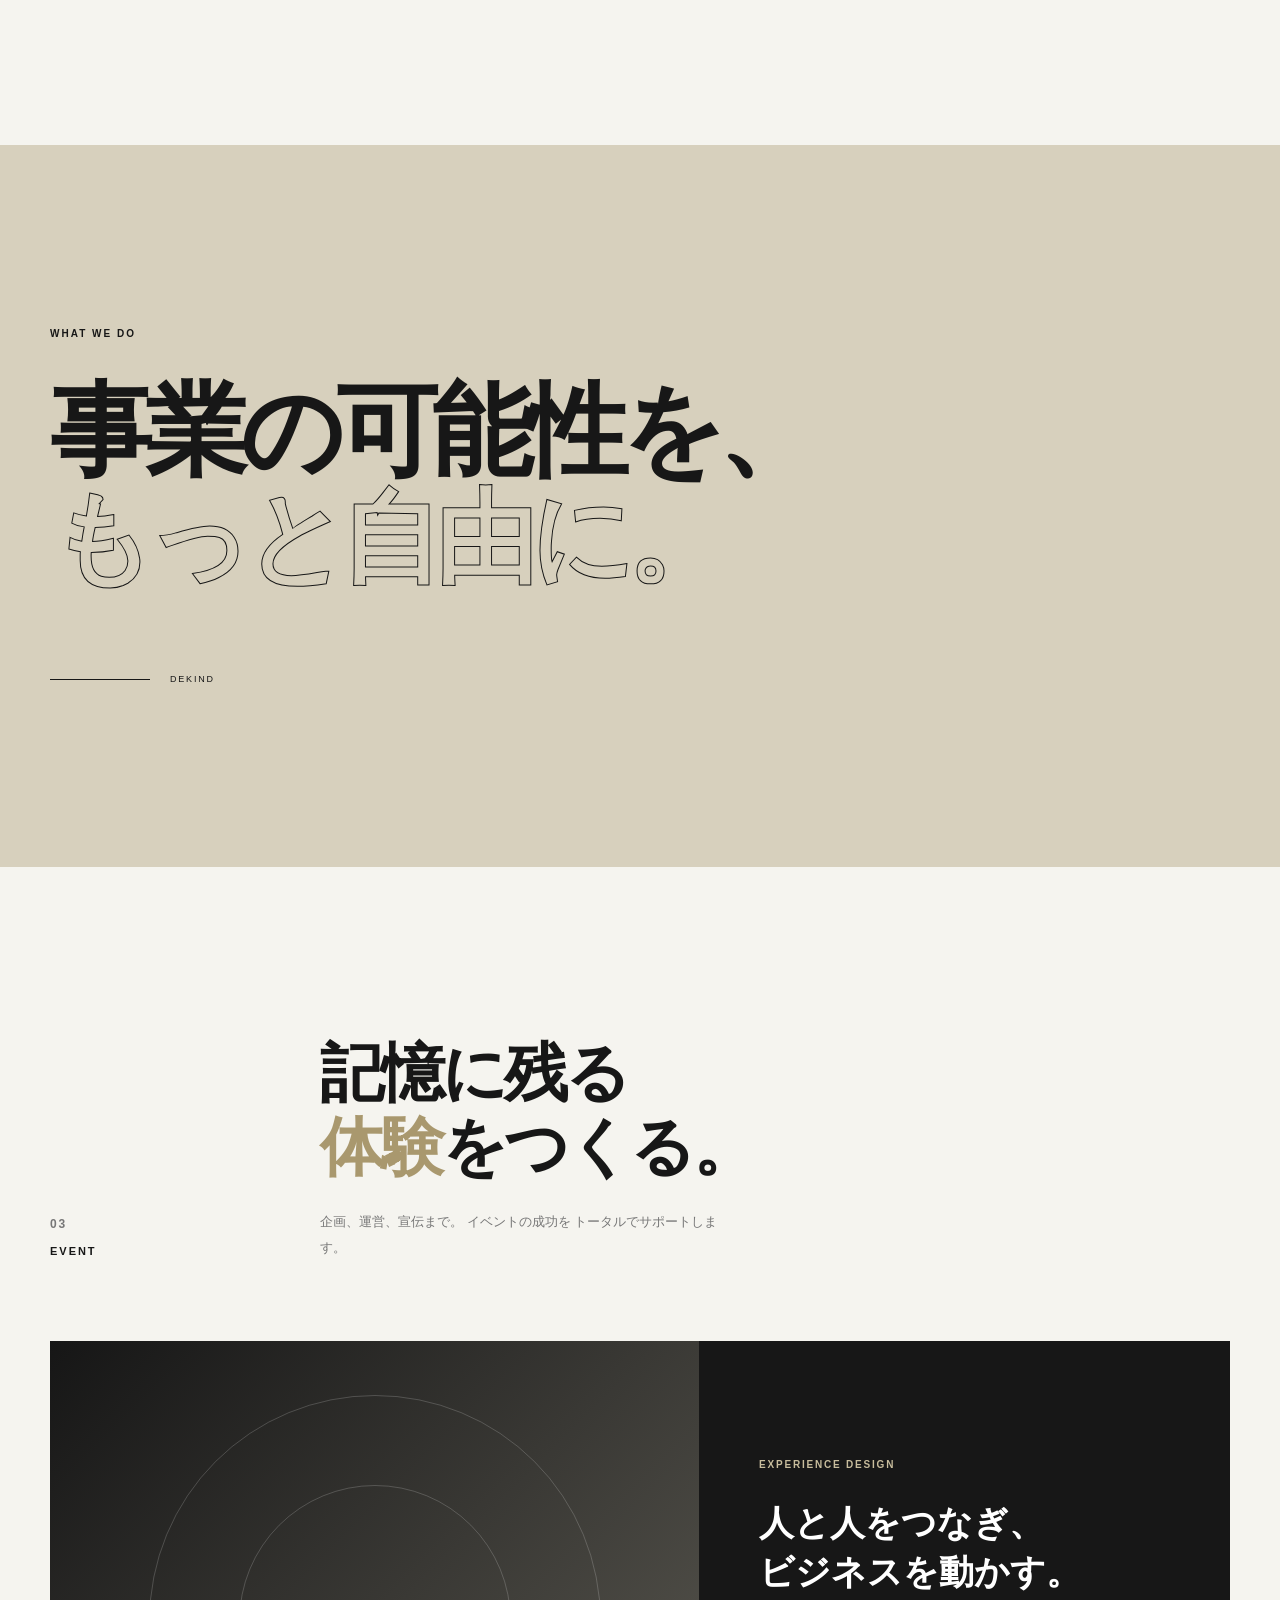
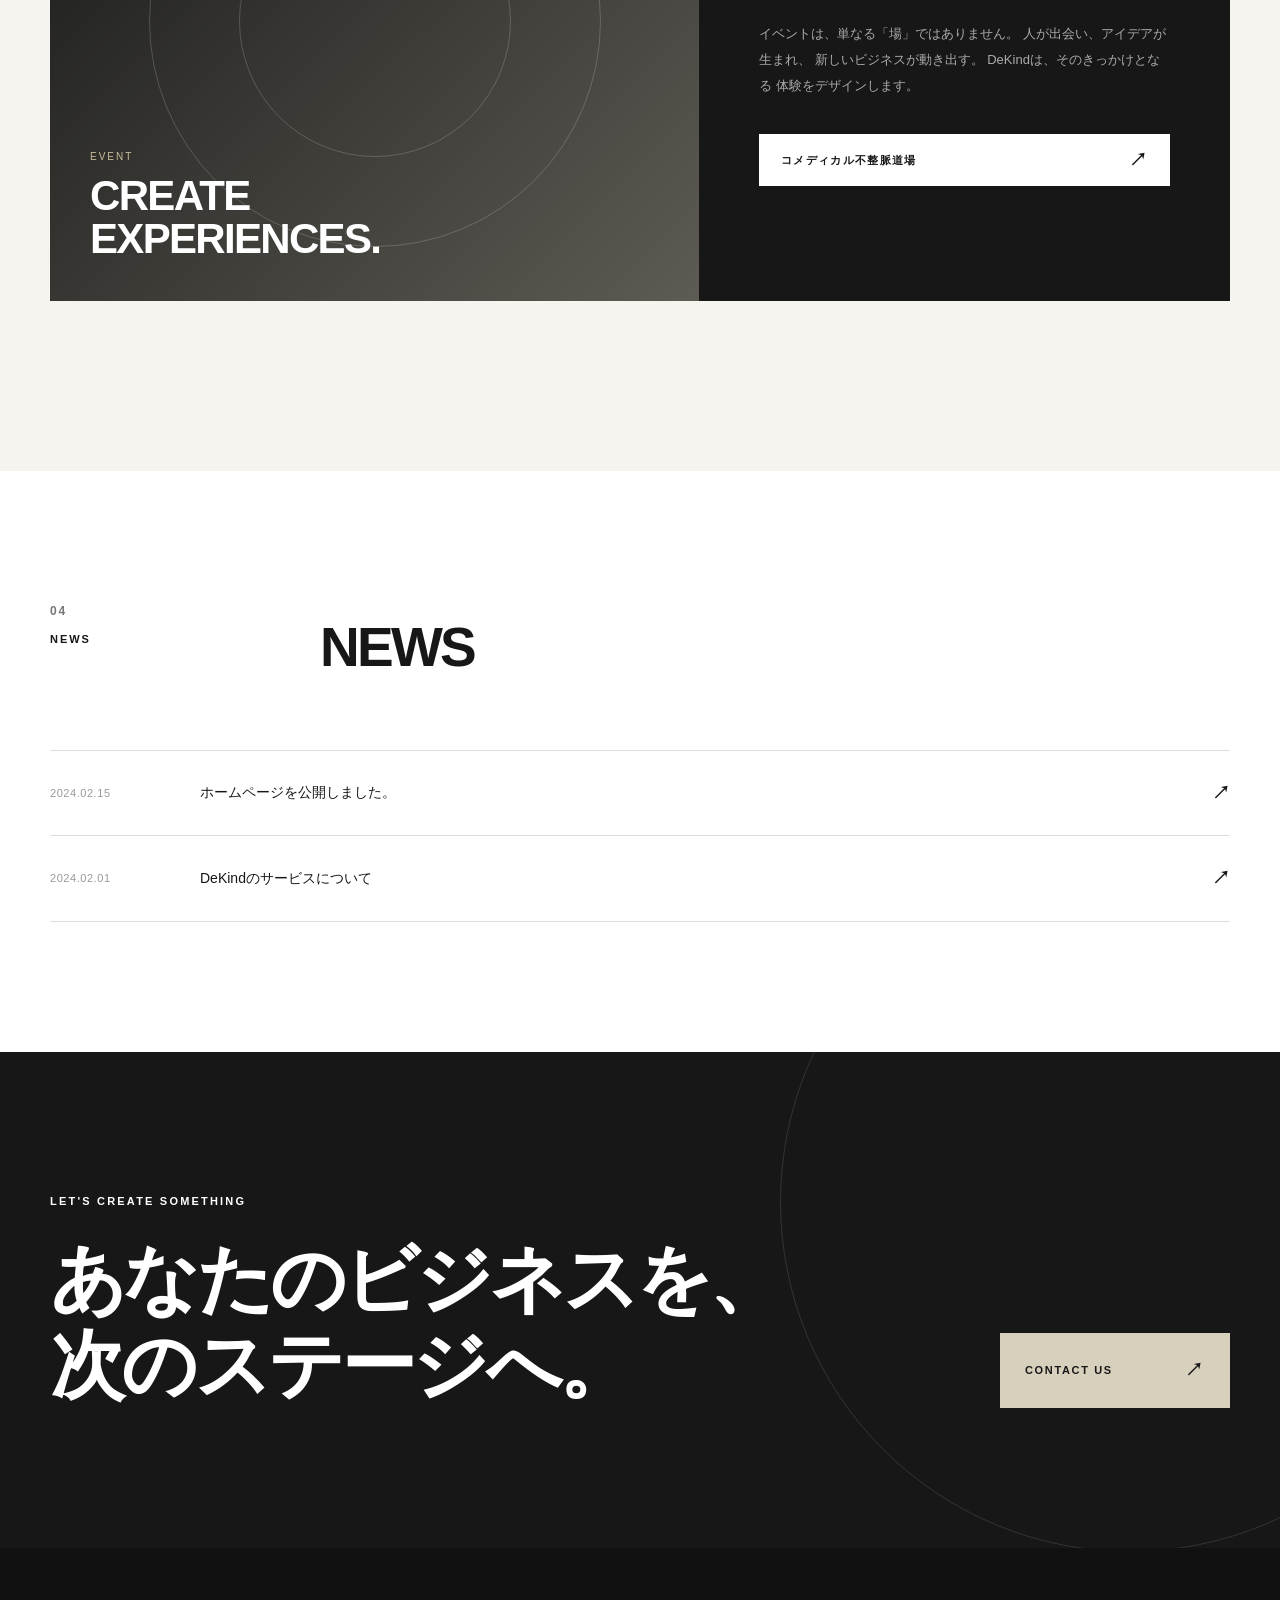
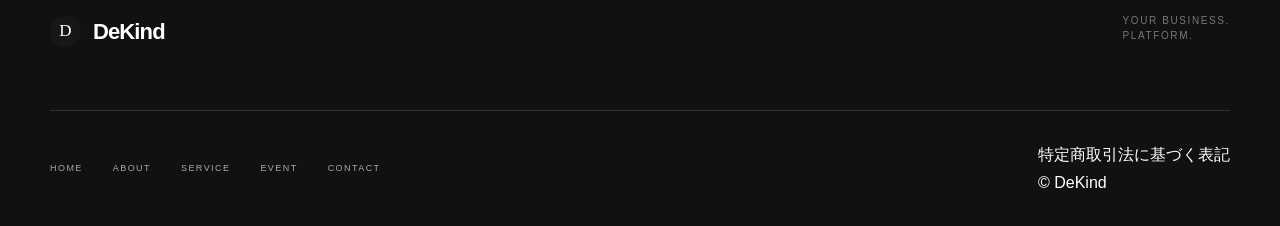
==== commit 415ecf4b: "Add files via upload" ====
--- a/index.html
+++ b/index.html
@@ -1,301 +1,734 @@
 <!DOCTYPE html>
 <html lang="ja">
+
 <head>
     <meta charset="UTF-8">
-    <meta name="viewport" content="width=device-width, initial-scale=1.0">
-
-    <title>コメディカル不整脈道場</title>
+
+    <meta name="viewport"
+        content="width=device-width, initial-scale=1.0">
+
+    <meta name="description"
+        content="DeKind - あなたのビジネスのプラットフォームに。飲食店経営、コンサルティング、コスト削減、イベント企画を支援します。">
+
+    <title>DeKind | YOUR BUSINESS. PLATFORM.</title>
 
     <link rel="stylesheet" href="style.css">
 </head>
 
+
 <body>
 
-    <!-- ヘッダー -->
+    <!-- =========================
+         HEADER
+    ========================== -->
+
     <header class="header">
+
         <div class="header-inner">
 
             <a href="#" class="logo">
-                <span class="logo-main">コメディカル</span>
-                <span class="logo-sub">不整脈道場</span>
+                <span class="logo-mark">D</span>
+
+                <span class="logo-text">
+                    DeKind
+                </span>
             </a>
 
+
             <nav class="nav">
+
                 <a href="#about">ABOUT</a>
+                <a href="#service">SERVICE</a>
                 <a href="#event">EVENT</a>
-                <a href="#program">PROGRAM</a>
-                <a href="#organizer">ORGANIZER</a>
                 <a href="#news">NEWS</a>
                 <a href="#contact">CONTACT</a>
+
             </nav>
 
-            <a href="#event" class="header-button">
-                参加申し込み
+
+            <a href="#contact" class="header-contact">
+                CONTACT
+                <span>↗</span>
             </a>
 
+
+            <button class="menu-button"
+                    aria-label="メニューを開く">
+
+                <span></span>
+                <span></span>
+
+            </button>
+
         </div>
+
     </header>
 
 
-    <!-- メインビジュアル -->
+
     <main>
 
+        <!-- =========================
+             HERO
+        ========================== -->
+
         <section class="hero">
 
-            <div class="hero-content">
-
-                <p class="hero-label">
-                    FOR MEDICAL PROFESSIONALS
+            <div class="hero-background">
+
+                <div class="hero-orbit orbit-1"></div>
+                <div class="hero-orbit orbit-2"></div>
+                <div class="hero-orbit orbit-3"></div>
+
+                <div class="hero-glow"></div>
+
+            </div>
+
+
+            <div class="hero-inner">
+
+                <div class="hero-copy">
+
+                    <p class="eyebrow">
+                        BUSINESS PLATFORM
+                    </p>
+
+
+                    <h1>
+
+                        あなたのビジネスの
+                        <span>プラットフォームに。</span>
+
+                    </h1>
+
+
+                    <p class="hero-en">
+
+                        YOUR BUSINESS.<br>
+                        PLATFORM.
+
+                    </p>
+
+
+                    <p class="hero-description">
+
+                        経営、コンサルティング、コスト削減、
+                        イベント企画まで。
+                        ビジネスに必要な力を、ひとつのプラットフォームから。
+
+                    </p>
+
+
+                    <a href="#service" class="primary-button">
+
+                        OUR SERVICE
+
+                        <span>↗</span>
+
+                    </a>
+
+                </div>
+
+
+                <div class="hero-side">
+
+                    <div class="hero-number">
+                        01
+                    </div>
+
+                    <div class="hero-line"></div>
+
+                    <p>
+                        BUILD<br>
+                        YOUR<br>
+                        BUSINESS.
+                    </p>
+
+                </div>
+
+            </div>
+
+
+            <div class="scroll-indicator">
+
+                <span>SCROLL</span>
+
+                <div></div>
+
+            </div>
+
+        </section>
+
+
+
+        <!-- =========================
+             INTRO
+        ========================== -->
+
+        <section class="intro">
+
+            <div class="container intro-grid">
+
+                <div class="section-label">
+
+                    <span>01</span>
+
+                    <p>
+                        ABOUT<br>
+                        DeKind
+                    </p>
+
+                </div>
+
+
+                <div class="intro-content">
+
+                    <p class="large-text">
+
+                        ビジネスには、
+                        <em>人・アイデア・仕組み</em>
+                        が必要です。
+
+                    </p>
+
+
+                    <p class="body-text">
+
+                        DeKindは、お客様の満足を第一に考え、
+                        ビジネスの成長を支えるサービスを提供します。
+
+                        飲食業界に特化した経営・コンサルティングから、
+                        コスト削減、イベント企画まで。
+
+                        それぞれの専門性を組み合わせ、
+                        お客様の事業に新しい価値を生み出します。
+
+                    </p>
+
+
+                    <a href="#" class="text-link">
+
+                        ABOUT US
+
+                        <span>↗</span>
+
+                    </a>
+
+                </div>
+
+            </div>
+
+        </section>
+
+
+
+        <!-- =========================
+             SERVICE
+        ========================== -->
+
+        <section id="service" class="service">
+
+            <div class="container">
+
+                <div class="section-heading">
+
+                    <div>
+
+                        <span class="section-number">
+                            02
+                        </span>
+
+                        <p class="section-label-text">
+                            OUR SERVICES
+                        </p>
+
+                    </div>
+
+
+                    <h2>
+                        ビジネスの課題に、<br>
+                        <span>総合力</span>で応える。
+                    </h2>
+
+                </div>
+
+
+
+                <div class="service-grid">
+
+
+                    <!-- SERVICE 01 -->
+
+                    <article class="service-card service-card-large">
+
+                        <div class="service-visual visual-restaurant">
+
+                            <div class="visual-circle"></div>
+
+                            <span>
+                                RESTAURANT
+                            </span>
+
+                        </div>
+
+
+                        <div class="service-content">
+
+                            <div class="service-index">
+                                01
+                            </div>
+
+                            <h3>
+                                飲食店経営<br>
+                                ＆コンサルティング
+                            </h3>
+
+                            <p>
+
+                                店舗探し、内装、デザイン、
+                                店舗設備、経費削減まで。
+
+                                実績豊富な専門家が、
+                                お客様のビジネスを
+                                ワンストップで支援します。
+
+                            </p>
+
+                            <a href="#" class="arrow-link">
+                                MORE
+                                <span>↗</span>
+                            </a>
+
+                        </div>
+
+                    </article>
+
+
+
+                    <!-- SERVICE 02 -->
+
+                    <article class="service-card">
+
+                        <div class="service-visual visual-cost">
+
+                            <div class="visual-circle"></div>
+
+                            <div class="graph">
+
+                                <span></span>
+                                <span></span>
+                                <span></span>
+                                <span></span>
+                                <span></span>
+
+                            </div>
+
+                        </div>
+
+
+                        <div class="service-content">
+
+                            <div class="service-index">
+                                02
+                            </div>
+
+                            <h3>
+                                コスト削減事業
+                            </h3>
+
+                            <p>
+
+                                最先端の技術と独自の
+                                分析手法を活用し、
+                                事業運営に関わる無駄を
+                                徹底的に洗い出します。
+
+                            </p>
+
+                            <a href="#" class="arrow-link">
+                                MORE
+                                <span>↗</span>
+                            </a>
+
+                        </div>
+
+                    </article>
+
+
+
+                    <!-- SERVICE 03 -->
+
+                    <article class="service-card">
+
+                        <div class="service-visual visual-event">
+                    
+                        <div class="visual-circle"></div>
+
+                            <div class="event-shape">
+
+                                <span>EVENT</span>
+
+                            </div>
+
+                        </div>
+
+
+                        <div class="service-content">
+
+                            <div class="service-index">
+                                03
+                            </div>
+
+                            <h3>
+                                イベント開催事業
+                            </h3>
+
+                            <p>
+
+                                企画立案から運営、
+                                宣伝まで一貫してサポート。
+
+                                参加者と主催者双方に
+                                新しい体験を提供します。
+
+                            </p>
+
+                            <a href="#" class="arrow-link">
+                                MORE
+                                <span>↗</span>
+                            </a>
+
+                        </div>
+
+                    </article>
+
+
+                </div>
+
+            </div>
+
+        </section>
+
+
+
+        <!-- =========================
+             MESSAGE
+        ========================== -->
+
+        <section class="message">
+
+            <div class="container">
+
+                <p class="message-small">
+                    WHAT WE DO
                 </p>
 
-                <h1>
-                    コメディカル<br>
-                    <span>不整脈道場</span>
-                </h1>
-
-                <p class="hero-description">
-                    現場で活躍するコメディカルのための<br>
-                    不整脈治療を学ぶ場。
+
+                <h2>
+
+                    事業の可能性を、
+                    <br>
+
+                    <span>もっと自由に。</span>
+
+                </h2>
+
+
+                <div class="message-decoration">
+
+                    <div></div>
+
+                    <span>
+                        DEKIND
+                    </span>
+
+                </div>
+
+            </div>
+
+        </section>
+
+
+
+        <!-- =========================
+             EVENT
+        ========================== -->
+
+        <section id="event" class="event">
+
+            <div class="container">
+
+                <div class="section-heading event-heading">
+
+                    <div>
+
+                        <span class="section-number">
+                            03
+                        </span>
+
+                        <p class="section-label-text">
+                            EVENT
+                        </p>
+
+                    </div>
+
+
+                    <div>
+
+                        <h2>
+                            記憶に残る<br>
+                            <span>体験</span>をつくる。
+                        </h2>
+
+                        <p class="heading-description">
+
+                            企画、運営、宣伝まで。
+                            イベントの成功を
+                            トータルでサポートします。
+
+                        </p>
+
+                    </div>
+
+                </div>
+
+
+                <div class="event-feature">
+
+                    <div class="event-image">
+
+                        <div class="event-overlay">
+
+                            <span>
+                                EVENT
+                            </span>
+
+                            <strong>
+                                CREATE<br>
+                                EXPERIENCES.
+                            </strong>
+
+                        </div>
+
+                    </div>
+
+
+                    <div class="event-info">
+
+                        <p class="event-label">
+                            EXPERIENCE DESIGN
+                        </p>
+
+                        <h3>
+                            人と人をつなぎ、<br>
+                            ビジネスを動かす。
+                        </h3>
+
+                        <p>
+
+                            イベントは、単なる「場」ではありません。
+
+                            人が出会い、アイデアが生まれ、
+                            新しいビジネスが動き出す。
+
+                            DeKindは、そのきっかけとなる
+                            体験をデザインします。
+
+                        </p>
+
+                        <a href="main.html" class="primary-button dark">
+                            コメディカル不整脈道場
+                            <span>↗</span>
+                        </a>
+
+                    </div>
+
+                </div>
+
+            </div>
+
+        </section>
+
+
+
+        <!-- =========================
+             NEWS
+        ========================== -->
+
+        <section id="news" class="news">
+
+            <div class="container">
+
+                <div class="news-header">
+
+                    <div>
+
+                        <span class="section-number">
+                            04
+                        </span>
+
+                        <p class="section-label-text">
+                            NEWS
+                        </p>
+
+                    </div>
+
+
+                    <h2>
+                        NEWS
+                    </h2>
+
+                </div>
+
+
+                <div class="news-list">
+
+                    <a href="#" class="news-item">
+
+                        <time>
+                            2024.02.15
+                        </time>
+
+                        <span>
+                            ホームページを公開しました。
+                        </span>
+
+                        <strong>
+                            ↗
+                        </strong>
+
+                    </a>
+
+
+                    <a href="#" class="news-item">
+
+                        <time>
+                            2024.02.01
+                        </time>
+
+                        <span>
+                            DeKindのサービスについて
+                        </span>
+
+                        <strong>
+                            ↗
+                        </strong>
+
+                    </a>
+
+
+                </div>
+
+            </div>
+
+        </section>
+
+
+
+        <!-- =========================
+             CTA
+        ========================== -->
+
+        <section id="contact" class="cta">
+
+            <div class="cta-background">
+
+                <div class="cta-circle"></div>
+
+            </div>
+
+
+            <div class="container cta-inner">
+
+                <div>
+
+                    <p class="eyebrow">
+                        LET'S CREATE SOMETHING
+                    </p>
+
+                    <h2>
+                        あなたのビジネスを、<br>
+                        次のステージへ。
+                    </h2>
+
+                </div>
+
+
+                <a href="#" class="cta-button">
+
+                    CONTACT US
+
+                    <span>↗</span>
+
+                </a>
+
+            </div>
+
+        </section>
+
+    </main>
+
+
+
+    <!-- =========================
+         FOOTER
+    ========================== -->
+
+    <footer class="footer">
+
+        <div class="container">
+
+            <div class="footer-top">
+
+                <a href="#" class="footer-logo">
+
+                    <span class="logo-mark">
+                        D
+                    </span>
+
+                    <strong>
+                        DeKind
+                    </strong>
+
+                </a>
+
+
+                <p>
+                    YOUR BUSINESS.<br>
+                    PLATFORM.
                 </p>
 
-                <a href="#event" class="hero-button">
-                    次回開催を見る
-                    <span>→</span>
+            </div>
+
+            <div class="footer-bottom">
+
+                <nav>
+
+                    <a href="#">HOME</a>
+                    <a href="#about">ABOUT</a>
+                    <a href="#service">SERVICE</a>
+                    <a href="#event">EVENT</a>
+                    <a href="#contact">CONTACT</a>
+
+                </nav>
+
+                <div class="footer-legal">
+
+                    <a href="commercial-law.html">
+                        特定商取引法に基づく表記
                 </a>
 
-            </div>
-
-            <div class="hero-visual">
-                <div class="circle circle-1"></div>
-                <div class="circle circle-2"></div>
-
-                <div class="hero-card">
-                    <p>ARRHYTHMIA</p>
-                    <strong>7th</strong>
-                    <span>SESSION</span>
-                </div>
-            </div>
-
-        </section>
-
-
-        <!-- ABOUT -->
-        <section id="about" class="section about">
-
-            <div class="section-title">
-                <span>ABOUT</span>
-                <h2>不整脈道場について</h2>
-            </div>
-
-            <div class="about-content">
-
                 <p>
-                    コメディカル不整脈道場は、現場の第一線で活躍する
-                    医療従事者から、臨床現場で必要となる新しい知識や
-                    経験を学ぶための場です。
+                    © DeKind
                 </p>
 
-                <p>
-                    個々のスキルアップを通じて、
-                    コメディカルの成長と不整脈治療の発展につなげることを
-                    目的としています。
-                </p>
-
-            </div>
-
-        </section>
-
-
-        <!-- EVENT -->
-        <section id="event" class="section event">
-
-            <div class="section-title">
-                <span>NEXT EVENT</span>
-                <h2>第7回 コメディカル不整脈道場</h2>
-            </div>
-
-            <div class="event-grid">
-
-                <div class="event-info">
-
-                    <div class="info-item">
-                        <span class="info-label">DATE</span>
-                        <strong>2026.01.31 SAT</strong>
-                    </div>
-
-                    <div class="info-item">
-                        <span class="info-label">TIME</span>
-                        <strong>12:00 START</strong>
-                    </div>
-
-                    <div class="info-item">
-                        <span class="info-label">VENUE</span>
-                        <strong>天王洲アカデミア</strong>
-                    </div>
-
-                    <div class="info-item">
-                        <span class="info-label">CAPACITY</span>
-                        <strong>会場参加 50名</strong>
-                    </div>
-
-                </div>
-
-
-                <div class="event-price">
-
-                    <p>参加費</p>
-
-                    <div>
-                        <span>医療従事者</span>
-                        <strong>2,000円〜</strong>
-                    </div>
-
-                    <div>
-                        <span>非医療従事者</span>
-                        <strong>3,000円〜</strong>
-                    </div>
-
-                    <a href="#" class="primary-button">
-                        参加申し込み →
-                    </a>
-
-                </div>
-
-            </div>
-
-        </section>
-
-
-        <!-- PROGRAM -->
-        <section id="program" class="section program">
-
-            <div class="section-title">
-                <span>PROGRAM</span>
-                <h2>プログラム</h2>
-            </div>
-
-            <div class="program-list">
-
-                <article class="program-item">
-                    <time>12:10 - 12:55</time>
-                    <div>
-                        <span class="program-category">LUNCHEON SEMINAR</span>
-                        <h3>これからのPulse Field Ablation治療</h3>
-                        <p>共催：Medtronic</p>
-                    </div>
-                </article>
-
-                <article class="program-item">
-                    <time>13:15 - 13:45</time>
-                    <div>
-                        <span class="program-category">BREAKING SEMINAR</span>
-                        <h3>読む時代から最適化する時代へ</h3>
-                        <p>電極特性が導く次世代の電位理解</p>
-                    </div>
-                </article>
-
-                <article class="program-item">
-                    <time>13:55 - 14:55</time>
-                    <div>
-                        <span class="program-category">VT SESSION</span>
-                        <h3>大会長企画 VT Session</h3>
-                        <p>座長・演者によるディスカッション</p>
-                    </div>
-                </article>
-
-                <article class="program-item">
-                    <time>16:15 - 17:15</time>
-                    <div>
-                        <span class="program-category">SPECIAL LECTURE</span>
-                        <h3>3D Mappingの過去・現在・未来</h3>
-                        <p>特別講演</p>
-                    </div>
-                </article>
-
-            </div>
-
-        </section>
-
-
-        <!-- NEWS -->
-        <section id="news" class="section news">
-
-            <div class="section-title">
-                <span>NEWS</span>
-                <h2>お知らせ</h2>
-            </div>
-
-            <div class="news-list">
-
-                <a href="#" class="news-item">
-                    <time>2026.01.10</time>
-                    <span>第7回コメディカル不整脈道場のプログラムを公開しました</span>
-                    <span>→</span>
-                </a>
-
-                <a href="#" class="news-item">
-                    <time>2025.12.20</time>
-                    <span>第7回コメディカル不整脈道場の参加受付を開始しました</span>
-                    <span>→</span>
-                </a>
-
-                <a href="#" class="news-item">
-                    <time>2025.12.01</time>
-                    <span>Webサイトをリニューアルしました</span>
-                    <span>→</span>
-                </a>
-
-            </div>
-
-        </section>
-
-
-        <!-- CTA -->
-        <section id="contact" class="cta">
-
-            <div>
-                <p>LEARN. CONNECT. GROW.</p>
-                <h2>
-                    不整脈治療の<br>
-                    これからを、ともに。
-                </h2>
-            </div>
-
-            <a href="#" class="cta-button">
-                参加申し込み →
-            </a>
-
-        </section>
-
-    </main>
-
-
-    <!-- FOOTER -->
-    <footer class="footer">
-
-        <div class="footer-inner">
-
-            <div class="footer-logo">
-                <strong>コメディカル不整脈道場</strong>
-                <span>COMEDICAL ARRHYTHMIA DOJO</span>
-            </div>
-
-            <div class="footer-links">
-                <a href="#about">ABOUT</a>
-                <a href="#event">EVENT</a>
-                <a href="#program">PROGRAM</a>
-                <a href="#organizer">ORGANIZER</a>
-                <a href="#news">NEWS</a>
-                <a href="#contact">CONTACT</a>
             </div>
 
         </div>
 
-        <p class="copyright">
-            © COMEDICAL ARRHYTHMIA DOJO
-        </p>
-
     </footer>
 
+
 </body>
+
 </html>
--- a/style.css
+++ b/style.css
@@ -1,7 +1,6 @@
-```css
-/* =========================
+/* =========================================
    RESET
-========================= */
+========================================= */
 
 * {
     margin: 0;
@@ -17,14 +16,20 @@
     font-family:
         -apple-system,
         BlinkMacSystemFont,
-        "Noto Sans JP",
         "Helvetica Neue",
+        "Hiragino Kaku Gothic ProN",
+        "Hiragino Sans",
+        "Yu Gothic",
+        YuGothic,
         Arial,
         sans-serif;
 
-    color: #17232d;
-    background: #f7f9fa;
-    line-height: 1.8;
+    background: #f5f4ef;
+    color: #171717;
+
+    line-height: 1.7;
+
+    overflow-x: hidden;
 }
 
 a {
@@ -32,771 +37,1388 @@
     text-decoration: none;
 }
 
-
-/* =========================
+button {
+    font: inherit;
+}
+
+
+/* =========================================
+   COMMON
+========================================= */
+
+.container {
+    width: min(1180px, calc(100% - 80px));
+    margin: 0 auto;
+}
+
+.eyebrow {
+    font-size: 11px;
+    font-weight: 700;
+    letter-spacing: .2em;
+}
+
+.section-number {
+    display: block;
+
+    font-size: 12px;
+    font-weight: 700;
+
+    letter-spacing: .15em;
+
+    color: #777;
+
+    margin-bottom: 8px;
+}
+
+.section-label-text {
+    font-size: 11px;
+    font-weight: 700;
+
+    letter-spacing: .18em;
+}
+
+.primary-button {
+    display: inline-flex;
+    align-items: center;
+    justify-content: space-between;
+    gap: 40px;
+
+    padding: 17px 22px;
+
+    min-width: 190px;
+
+    background: #171717;
+    color: #fff;
+
+    font-size: 11px;
+    font-weight: 700;
+
+    letter-spacing: .12em;
+
+    transition:
+        transform .3s ease,
+        background .3s ease;
+}
+
+.primary-button span {
+    font-size: 18px;
+    line-height: 1;
+}
+
+.primary-button:hover {
+    transform: translateY(-3px);
+    background: #333;
+}
+
+.primary-button.dark {
+    background: #fff;
+    color: #171717;
+}
+
+.primary-button.dark:hover {
+    background: #ddd;
+}
+
+
+/* =========================================
    HEADER
-========================= */
+========================================= */
 
 .header {
-    position: sticky;
+    position: fixed;
+
+    width: 100%;
+
     top: 0;
-    z-index: 100;
-
-    background: rgba(255, 255, 255, 0.95);
-    border-bottom: 1px solid #e5eaed;
-    backdrop-filter: blur(10px);
+    left: 0;
+
+    z-index: 1000;
+
+    mix-blend-mode: normal;
+
+    background: rgba(245, 244, 239, .88);
+
+    backdrop-filter: blur(18px);
+
+    border-bottom: 1px solid rgba(0, 0, 0, .06);
 }
 
 .header-inner {
-    max-width: 1200px;
+    width: min(1380px, calc(100% - 70px));
+
+    height: 82px;
+
     margin: 0 auto;
-
-    height: 80px;
 
     display: flex;
     align-items: center;
     justify-content: space-between;
-
-    padding: 0 30px;
 }
 
 .logo {
     display: flex;
-    flex-direction: column;
-
-    line-height: 1.1;
-}
-
-.logo-main {
-    font-size: 12px;
-    letter-spacing: 0.18em;
-    color: #668a9d;
-}
-
-.logo-sub {
+    align-items: center;
+
+    gap: 10px;
+}
+
+.logo-mark {
+    width: 31px;
+    height: 31px;
+
+    display: grid;
+    place-items: center;
+
+    background: #171717;
+    color: #fff;
+
+    font-family: Georgia, serif;
+    font-size: 17px;
+
+    border-radius: 50%;
+}
+
+.logo-text {
     font-size: 20px;
     font-weight: 700;
-    letter-spacing: 0.08em;
+
+    letter-spacing: -.04em;
 }
 
 .nav {
     display: flex;
-    gap: 32px;
+    align-items: center;
+
+    gap: 38px;
 }
 
 .nav a {
+    font-size: 10px;
+    font-weight: 700;
+
+    letter-spacing: .18em;
+
+    transition: opacity .3s ease;
+}
+
+.nav a:hover {
+    opacity: .45;
+}
+
+.header-contact {
+    display: flex;
+    align-items: center;
+    gap: 13px;
+
+    font-size: 10px;
+    font-weight: 700;
+
+    letter-spacing: .14em;
+}
+
+.header-contact span {
+    font-size: 16px;
+}
+
+.menu-button {
+    display: none;
+
+    border: 0;
+    background: transparent;
+
+    width: 35px;
+    height: 35px;
+}
+
+
+/* =========================================
+   HERO
+========================================= */
+
+.hero {
+    position: relative;
+
+    min-height: 900px;
+
+    display: flex;
+    align-items: center;
+
+    overflow: hidden;
+
+    background: #f5f4ef;
+}
+
+.hero-inner {
+    width: min(1180px, calc(100% - 80px));
+
+    margin: 0 auto;
+
+    display: grid;
+    grid-template-columns: 1fr 180px;
+
+    align-items: center;
+
+    position: relative;
+
+    z-index: 2;
+}
+
+.hero-copy {
+    max-width: 820px;
+}
+
+.hero-copy .eyebrow {
+    margin-bottom: 28px;
+}
+
+.hero h1 {
+    font-size: clamp(45px, 7vw, 96px);
+
+    line-height: 1.06;
+
+    letter-spacing: -.06em;
+
+    font-weight: 700;
+
+    margin-bottom: 35px;
+}
+
+.hero h1 span {
+    display: block;
+
+    color: transparent;
+
+    -webkit-text-stroke: 1px #171717;
+}
+
+.hero-en {
+    font-size: clamp(18px, 2vw, 26px);
+
+    line-height: 1.25;
+
+    letter-spacing: .13em;
+
+    font-weight: 600;
+
+    margin-bottom: 28px;
+}
+
+.hero-description {
+    max-width: 530px;
+
+    color: #686868;
+
+    font-size: 14px;
+
+    line-height: 2;
+
+    margin-bottom: 35px;
+}
+
+.hero-side {
+    align-self: end;
+
+    padding-bottom: 70px;
+}
+
+.hero-number {
+    font-size: 11px;
+
+    font-weight: 700;
+
+    margin-bottom: 15px;
+}
+
+.hero-line {
+    width: 1px;
+    height: 90px;
+
+    background: #171717;
+
+    margin-bottom: 18px;
+}
+
+.hero-side p {
+    font-size: 10px;
+
+    line-height: 1.5;
+
+    letter-spacing: .15em;
+}
+
+.hero-background {
+    position: absolute;
+
+    inset: 0;
+
+    pointer-events: none;
+}
+
+.hero-orbit {
+    position: absolute;
+
+    border: 1px solid rgba(23, 23, 23, .08);
+
+    border-radius: 50%;
+}
+
+.orbit-1 {
+    width: 800px;
+    height: 800px;
+
+    right: -180px;
+    top: 40px;
+}
+
+.orbit-2 {
+    width: 600px;
+    height: 600px;
+
+    right: -60px;
+    top: 140px;
+}
+
+.orbit-3 {
+    width: 390px;
+    height: 390px;
+
+    right: 45px;
+    top: 245px;
+
+    border-color: rgba(23, 23, 23, .15);
+}
+
+.hero-glow {
+    position: absolute;
+
+    width: 380px;
+    height: 380px;
+
+    right: 50px;
+    top: 250px;
+
+    background:
+        radial-gradient(
+            circle,
+            rgba(197, 185, 146, .42),
+            rgba(197, 185, 146, 0) 70%
+        );
+
+    filter: blur(5px);
+}
+
+.scroll-indicator {
+    position: absolute;
+
+    left: 40px;
+    bottom: 35px;
+
+    display: flex;
+    align-items: center;
+
+    gap: 18px;
+
+    font-size: 9px;
+
+    letter-spacing: .2em;
+
+    transform: rotate(-90deg);
+    transform-origin: left center;
+}
+
+.scroll-indicator div {
+    width: 55px;
+    height: 1px;
+
+    background: #171717;
+}
+
+
+/* =========================================
+   INTRO
+========================================= */
+
+.intro {
+    padding: 180px 0;
+
+    background: #171717;
+    color: #fff;
+}
+
+.intro-grid {
+    display: grid;
+
+    grid-template-columns: 180px 1fr;
+
+    gap: 90px;
+}
+
+.intro .section-label {
+    color: #999;
+}
+
+.intro-content {
+    max-width: 760px;
+}
+
+.large-text {
+    font-size: clamp(32px, 4vw, 54px);
+
+    line-height: 1.4;
+
+    letter-spacing: -.04em;
+
+    margin-bottom: 50px;
+}
+
+.large-text em {
+    color: #d2c49d;
+    font-style: normal;
+}
+
+.body-text {
+    max-width: 600px;
+
+    color: #aaa;
+
+    font-size: 14px;
+
+    line-height: 2.1;
+
+    margin-bottom: 40px;
+}
+
+.text-link {
+    display: inline-flex;
+
+    align-items: center;
+
+    gap: 25px;
+
+    padding-bottom: 8px;
+
+    border-bottom: 1px solid #777;
+
+    font-size: 10px;
+
+    font-weight: 700;
+
+    letter-spacing: .15em;
+}
+
+
+/* =========================================
+   SERVICE
+========================================= */
+
+.service {
+    padding: 170px 0;
+
+    background: #f5f4ef;
+}
+
+.section-heading {
+    display: grid;
+
+    grid-template-columns: 180px 1fr;
+
+    gap: 90px;
+
+    margin-bottom: 80px;
+}
+
+.section-heading h2 {
+    font-size: clamp(38px, 5vw, 65px);
+
+    line-height: 1.15;
+
+    letter-spacing: -.05em;
+}
+
+.section-heading h2 span {
+    color: #a9986e;
+}
+
+.service-grid {
+    display: grid;
+
+    grid-template-columns: 1.35fr 1fr;
+
+    gap: 25px;
+}
+
+.service-card {
+    background: #fff;
+
+    border: 1px solid #e6e4de;
+
+    transition:
+        transform .35s ease,
+        box-shadow .35s ease;
+}
+
+.service-card:hover {
+    transform: translateY(-7px);
+
+    box-shadow:
+        0 25px 70px rgba(0, 0, 0, .08);
+}
+
+.service-card-large {
+    grid-row: span 2;
+}
+
+.service-visual {
+    height: 300px;
+
+    position: relative;
+
+    overflow: hidden;
+}
+
+.service-card-large .service-visual {
+    height: 440px;
+}
+
+
+.visual-restaurant {
+    background:
+        linear-gradient(
+            rgba(0, 0, 0, 0.25),
+            rgba(0, 0, 0, 0.25)
+        ),
+        url("restaurant.jpg");
+
+    background-size: cover;
+    background-position: center;
+}
+
+.visual-circle {
+    position: absolute;
+
+    width: 330px;
+    height: 330px;
+
+    border: 1px solid rgba(255,255,255,.35);
+
+    border-radius: 50%;
+
+    left: 50%;
+    top: 50%;
+
+    transform: translate(-50%, -50%);
+}
+
+.visual-circle::after {
+    content: "";
+
+    position: absolute;
+
+    width: 170px;
+    height: 170px;
+
+    border: 1px solid rgba(255,255,255,.35);
+
+    border-radius: 50%;
+
+    left: 50%;
+    top: 50%;
+
+    transform: translate(-50%, -50%);
+}
+
+.visual-restaurant > span {
+    position: absolute;
+
+    right: 25px;
+    bottom: 20px;
+
+    color: rgba(255,255,255,.7);
+
+    font-size: 10px;
+
+    letter-spacing: .2em;
+}
+
+.visual-cost {
+    background:
+        linear-gradient(
+            rgba(0, 0, 0, 0.30),
+            rgba(0, 0, 0, 0.30)
+        ),
+        url("cost.png");
+
+    background-size: cover;
+    background-position: center;
+}
+
+.visual-cost .graph {
+    display: none;
+}
+
+.graph {
+    width: 170px;
+    height: 120px;
+
+    display: flex;
+    align-items: end;
+
+    gap: 13px;
+}
+
+.graph span {
+    width: 20px;
+
+    background: #171717;
+}
+
+.graph span:nth-child(1) {
+    height: 30%;
+}
+
+.graph span:nth-child(2) {
+    height: 45%;
+}
+
+.graph span:nth-child(3) {
+    height: 60%;
+}
+
+.graph span:nth-child(4) {
+    height: 80%;
+}
+
+.graph span:nth-child(5) {
+    height: 100%;
+}
+
+.visual-event {
+    background:
+        linear-gradient(
+            rgba(0, 0, 0, 0.25),
+            rgba(0, 0, 0, 0.25)
+        ),
+        url("event.jpg");
+
+    background-size: cover;
+    background-position: center;
+}
+
+.visual-event .event-shape {
+    display: none;
+}
+
+.event-shape span {
+    transform: rotate(-45deg);
+
     font-size: 12px;
-    font-weight: 600;
-    letter-spacing: 0.12em;
-    color: #52616b;
-
-    transition: 0.3s;
-}
-
-.nav a:hover {
-    color: #1c718f;
-}
-
-.header-button {
-    background: #1c718f;
-    color: white;
-
-    padding: 12px 22px;
-
-    border-radius: 4px;
+
+    letter-spacing: .18em;
+
+    font-weight: 700;
+}
+
+.service-content {
+    padding: 35px;
+}
+
+.service-index {
+    font-size: 10px;
+
+    color: #999;
+
+    margin-bottom: 18px;
+}
+
+.service-content h3 {
+    font-size: 25px;
+
+    line-height: 1.4;
+
+    letter-spacing: -.03em;
+
+    margin-bottom: 20px;
+}
+
+.service-content p {
+    color: #777;
 
     font-size: 13px;
+
+    line-height: 2;
+
+    margin-bottom: 25px;
+}
+
+.arrow-link {
+    display: inline-flex;
+
+    gap: 20px;
+
+    align-items: center;
+
+    font-size: 10px;
+
     font-weight: 700;
 
-    transition: 0.3s;
-}
-
-.header-button:hover {
-    background: #15566c;
-}
-
-
-/* =========================
-   HERO
-========================= */
-
-.hero {
-    min-height: 650px;
+    letter-spacing: .15em;
+}
+
+.arrow-link span {
+    font-size: 17px;
+}
+
+
+/* =========================================
+   MESSAGE
+========================================= */
+
+.message {
+    padding: 180px 0;
+
+    background: #d7d0bd;
+
+    overflow: hidden;
+}
+
+.message-small {
+    font-size: 10px;
+
+    font-weight: 700;
+
+    letter-spacing: .2em;
+
+    margin-bottom: 35px;
+}
+
+.message h2 {
+    font-size: clamp(50px, 8vw, 110px);
+
+    line-height: 1.05;
+
+    letter-spacing: -.07em;
+}
+
+.message h2 span {
+    color: transparent;
+
+    -webkit-text-stroke: 1px #171717;
+}
+
+.message-decoration {
+    margin-top: 80px;
+
+    display: flex;
+
+    align-items: center;
+
+    gap: 20px;
+}
+
+.message-decoration div {
+    width: 100px;
+    height: 1px;
+
+    background: #171717;
+}
+
+.message-decoration span {
+    font-size: 9px;
+
+    letter-spacing: .2em;
+}
+
+
+/* =========================================
+   EVENT
+========================================= */
+
+.event {
+    padding: 170px 0;
+
+    background: #f5f4ef;
+}
+
+.event-heading {
+    align-items: end;
+}
+
+.heading-description {
+    max-width: 400px;
+
+    color: #777;
+
+    font-size: 13px;
+
+    line-height: 2;
+
+    margin-top: 25px;
+}
+
+.event-feature {
+    display: grid;
+
+    grid-template-columns: 1.1fr .9fr;
+
+    min-height: 560px;
+
+    background: #171717;
+
+    color: #fff;
+}
+
+.event-image {
+    position: relative;
+
+    min-height: 560px;
 
     background:
         linear-gradient(
             135deg,
-            #edf5f7 0%,
-            #ffffff 60%,
-            #e9f2f4 100%
+            #161616,
+            #5d5b53
         );
-
-    display: flex;
-    align-items: center;
-
-    overflow: hidden;
-}
-
-.hero-content {
-    width: 50%;
-    max-width: 600px;
-
-    margin-left: calc((100% - 1200px) / 2);
-
-    padding: 80px 40px 80px 30px;
-
-    position: relative;
+}
+
+.event-image::before,
+.event-image::after {
+    content: "";
+
+    position: absolute;
+
+    border: 1px solid rgba(255,255,255,.18);
+
+    border-radius: 50%;
+}
+
+.event-image::before {
+    width: 450px;
+    height: 450px;
+
+    left: 50%;
+    top: 50%;
+
+    transform: translate(-50%, -50%);
+}
+
+.event-image::after {
+    width: 270px;
+    height: 270px;
+
+    left: 50%;
+    top: 50%;
+
+    transform: translate(-50%, -50%);
+}
+
+.event-overlay {
+    position: absolute;
+
+    left: 40px;
+    bottom: 40px;
+
     z-index: 2;
 }
 
-.hero-label {
-    color: #1c718f;
-
-    font-size: 13px;
-    font-weight: 700;
-
-    letter-spacing: 0.2em;
-
-    margin-bottom: 20px;
-}
-
-.hero h1 {
-    font-size: clamp(42px, 5vw, 72px);
-
-    line-height: 1.15;
-
-    letter-spacing: 0.05em;
-
-    margin-bottom: 30px;
-}
-
-.hero h1 span {
-    color: #1c718f;
-}
-
-.hero-description {
-    font-size: 17px;
-    color: #52616b;
-
-    margin-bottom: 35px;
-}
-
-.hero-button {
-    display: inline-flex;
-    align-items: center;
-    gap: 30px;
-
-    background: #1c718f;
-    color: white;
-
-    padding: 16px 28px;
-
-    border-radius: 4px;
-
-    font-weight: 700;
-
-    transition: 0.3s;
-}
-
-.hero-button:hover {
-    background: #15566c;
-    transform: translateY(-2px);
-}
-
-.hero-button span {
-    font-size: 20px;
-}
-
-
-/* HERO VISUAL */
-
-.hero-visual {
-    position: relative;
-
-    width: 50%;
-    height: 650px;
-}
-
-.circle {
-    position: absolute;
-
-    border-radius: 50%;
-}
-
-.circle-1 {
-    width: 550px;
-    height: 550px;
-
-    right: -80px;
-    top: 50px;
-
-    border: 1px solid rgba(28, 113, 143, 0.25);
-}
-
-.circle-2 {
-    width: 380px;
-    height: 380px;
-
-    right: 5px;
-    top: 135px;
-
-    background: rgba(28, 113, 143, 0.08);
-
-    border: 1px solid rgba(28, 113, 143, 0.18);
-}
-
-.hero-card {
-    position: absolute;
-
-    right: 150px;
-    top: 210px;
-
-    width: 220px;
-    height: 220px;
-
-    border-radius: 50%;
-
-    background: #ffffff;
-
-    box-shadow: 0 20px 60px rgba(23, 35, 45, 0.15);
+.event-overlay span {
+    display: block;
+
+    font-size: 10px;
+
+    letter-spacing: .2em;
+
+    color: #c8bd9d;
+
+    margin-bottom: 10px;
+}
+
+.event-overlay strong {
+    font-size: 42px;
+
+    line-height: 1;
+
+    letter-spacing: -.04em;
+}
+
+.event-info {
+    padding: 70px 60px;
 
     display: flex;
     flex-direction: column;
 
-    align-items: center;
     justify-content: center;
-
-    text-align: center;
-}
-
-.hero-card p {
-    font-size: 12px;
-    letter-spacing: 0.18em;
-    color: #668a9d;
-}
-
-.hero-card strong {
-    font-size: 68px;
-    line-height: 1;
-
-    color: #1c718f;
-}
-
-.hero-card span {
-    font-size: 11px;
-    letter-spacing: 0.2em;
-}
-
-
-/* =========================
-   COMMON SECTION
-========================= */
-
-.section {
-    max-width: 1100px;
-    margin: 0 auto;
-
-    padding: 110px 30px;
-}
-
-.section-title {
+}
+
+.event-label {
+    color: #c8bd9d;
+
+    font-size: 10px;
+
+    font-weight: 700;
+
+    letter-spacing: .18em;
+
+    margin-bottom: 25px;
+}
+
+.event-info h3 {
+    font-size: 35px;
+
+    line-height: 1.4;
+
+    margin-bottom: 25px;
+}
+
+.event-info > p:not(.event-label) {
+    color: #aaa;
+
+    font-size: 13px;
+
+    line-height: 2;
+
+    margin-bottom: 35px;
+}
+
+
+/* =========================================
+   NEWS
+========================================= */
+
+.news {
+    padding: 130px 0;
+
+    background: #fff;
+}
+
+.news-header {
+    display: grid;
+
+    grid-template-columns: 180px 1fr;
+
+    gap: 90px;
+
     margin-bottom: 55px;
 }
 
-.section-title span {
-    display: block;
-
-    font-size: 12px;
-    font-weight: 700;
-
-    color: #1c718f;
-
-    letter-spacing: 0.2em;
-
-    margin-bottom: 10px;
-}
-
-.section-title h2 {
-    font-size: 34px;
-    line-height: 1.4;
-
-    letter-spacing: 0.04em;
-}
-
-
-/* =========================
-   ABOUT
-========================= */
-
-.about {
-    display: grid;
-    grid-template-columns: 0.8fr 1.2fr;
-    gap: 80px;
-}
-
-.about-content {
-    font-size: 16px;
-    color: #52616b;
-}
-
-.about-content p + p {
-    margin-top: 25px;
-}
-
-
-/* =========================
-   EVENT
-========================= */
-
-.event {
-    max-width: none;
-
-    background: #172d39;
-    color: white;
-
-    padding-left: max(30px, calc((100% - 1100px) / 2));
-    padding-right: max(30px, calc((100% - 1100px) / 2));
-}
-
-.event .section-title span {
-    color: #79bdd1;
-}
-
-.event-grid {
-    display: grid;
-
-    grid-template-columns: 1.2fr 0.8fr;
-
-    gap: 80px;
-}
-
-.event-info {
-    display: grid;
-
-    grid-template-columns: 1fr 1fr;
-
-    gap: 0;
-}
-
-.info-item {
-    padding: 25px 0;
-
-    border-top: 1px solid rgba(255,255,255,0.2);
-}
-
-.info-label {
-    display: block;
-
-    font-size: 11px;
-
-    color: #79bdd1;
-
-    letter-spacing: 0.15em;
-
-    margin-bottom: 5px;
-}
-
-.info-item strong {
-    font-size: 18px;
-}
-
-.event-price {
-    background: rgba(255,255,255,0.06);
-
-    padding: 35px;
-
-    border: 1px solid rgba(255,255,255,0.12);
-}
-
-.event-price > p {
-    font-size: 13px;
-    color: #79bdd1;
-
-    letter-spacing: 0.15em;
-
-    margin-bottom: 20px;
-}
-
-.event-price div {
-    display: flex;
-
-    justify-content: space-between;
-
-    padding: 12px 0;
-
-    border-bottom: 1px solid rgba(255,255,255,0.15);
-}
-
-.event-price strong {
-    font-size: 18px;
-}
-
-.primary-button {
-    display: block;
-
-    text-align: center;
-
-    margin-top: 30px;
-
-    padding: 15px;
-
-    background: #79bdd1;
-    color: #172d39;
-
-    font-weight: 700;
-
-    border-radius: 3px;
-}
-
-
-/* =========================
-   PROGRAM
-========================= */
-
-.program {
-    background: #ffffff;
-}
-
-.program-list {
-    border-top: 1px solid #dce4e8;
-}
-
-.program-item {
-    display: grid;
-
-    grid-template-columns: 180px 1fr;
-
-    gap: 30px;
-
-    padding: 30px 0;
-
-    border-bottom: 1px solid #dce4e8;
-}
-
-.program-item time {
-    font-size: 14px;
-
-    color: #1c718f;
-
-    font-weight: 700;
-}
-
-.program-category {
-    font-size: 11px;
-
-    color: #78909c;
-
-    letter-spacing: 0.15em;
-}
-
-.program-item h3 {
-    font-size: 21px;
-
-    margin: 5px 0;
-}
-
-.program-item p {
-    font-size: 14px;
-
-    color: #71808a;
-}
-
-
-/* =========================
-   NEWS
-========================= */
-
-.news {
-    background: #f7f9fa;
+.news-header h2 {
+    font-size: 55px;
+
+    letter-spacing: -.05em;
 }
 
 .news-list {
-    border-top: 1px solid #dce4e8;
+    border-top: 1px solid #ddd;
 }
 
 .news-item {
     display: grid;
 
-    grid-template-columns: 130px 1fr 30px;
+    grid-template-columns: 150px 1fr 40px;
 
     align-items: center;
 
-    padding: 20px 0;
-
-    border-bottom: 1px solid #dce4e8;
-
-    transition: 0.3s;
+    padding: 27px 0;
+
+    border-bottom: 1px solid #ddd;
+
+    transition: padding .3s ease;
 }
 
 .news-item:hover {
-    color: #1c718f;
+    padding-left: 10px;
 }
 
 .news-item time {
-    color: #78909c;
-
-    font-size: 13px;
-}
-
-
-/* =========================
+    color: #999;
+
+    font-size: 11px;
+
+    letter-spacing: .05em;
+}
+
+.news-item span {
+    font-size: 14px;
+}
+
+.news-item strong {
+    font-size: 18px;
+
+    text-align: right;
+}
+
+
+/* =========================================
    CTA
-========================= */
+========================================= */
 
 .cta {
-    background: #1c718f;
-
-    color: white;
-
-    padding: 90px max(30px, calc((100% - 1100px) / 2));
+    position: relative;
+
+    overflow: hidden;
+
+    padding: 140px 0;
+
+    background: #171717;
+
+    color: #fff;
+}
+
+.cta-background {
+    position: absolute;
+
+    inset: 0;
+
+    pointer-events: none;
+}
+
+.cta-circle {
+    position: absolute;
+
+    width: 700px;
+    height: 700px;
+
+    right: -200px;
+    top: -200px;
+
+    border: 1px solid rgba(255,255,255,.12);
+
+    border-radius: 50%;
+}
+
+.cta-inner {
+    position: relative;
+
+    z-index: 2;
 
     display: flex;
 
+    align-items: end;
+
     justify-content: space-between;
 
+    gap: 50px;
+}
+
+.cta h2 {
+    margin-top: 25px;
+
+    font-size: clamp(40px, 6vw, 75px);
+
+    line-height: 1.15;
+
+    letter-spacing: -.05em;
+}
+
+.cta-button {
+    display: flex;
+
     align-items: center;
 
-    gap: 50px;
-}
-
-.cta p {
-    font-size: 12px;
-
-    letter-spacing: 0.2em;
-
-    color: #a9d8e4;
-
-    margin-bottom: 15px;
-}
-
-.cta h2 {
-    font-size: 40px;
-
-    line-height: 1.4;
-}
-
-.cta-button {
-    background: white;
-
-    color: #1c718f;
-
-    padding: 18px 35px;
-
-    border-radius: 4px;
+    justify-content: space-between;
+
+    gap: 70px;
+
+    padding: 22px 25px;
+
+    min-width: 230px;
+
+    background: #d7d0bd;
+
+    color: #171717;
+
+    font-size: 11px;
 
     font-weight: 700;
 
-    white-space: nowrap;
-}
-
-
-/* =========================
+    letter-spacing: .15em;
+
+    transition: transform .3s ease;
+}
+
+.cta-button span {
+    font-size: 18px;
+}
+
+.cta-button:hover {
+    transform: translateY(-4px);
+}
+
+
+/* =========================================
    FOOTER
-========================= */
+========================================= */
 
 .footer {
-    background: #101d24;
-
-    color: white;
-
-    padding: 50px 30px 25px;
-}
-
-.footer-inner {
-    max-width: 1100px;
-
-    margin: 0 auto;
-
+    padding: 65px 0 30px;
+
+    background: #111;
+
+    color: #fff;
+}
+
+.footer-top {
     display: flex;
 
+    align-items: start;
+
     justify-content: space-between;
 
-    align-items: center;
+    padding-bottom: 60px;
+
+    border-bottom: 1px solid #333;
 }
 
 .footer-logo {
     display: flex;
 
-    flex-direction: column;
-
-    gap: 5px;
+    align-items: center;
+
+    gap: 12px;
 }
 
 .footer-logo strong {
-    font-size: 16px;
-}
-
-.footer-logo span {
+    font-size: 22px;
+
+    letter-spacing: -.04em;
+}
+
+.footer-top > p {
+    color: #777;
+
     font-size: 10px;
 
-    letter-spacing: 0.15em;
-
-    color: #78909c;
-}
-
-.footer-links {
+    letter-spacing: .16em;
+
+    line-height: 1.5;
+}
+
+.footer-bottom {
     display: flex;
 
-    gap: 25px;
-}
-
-.footer-links a {
-    font-size: 11px;
-
-    color: #b6c4ca;
-
-    letter-spacing: 0.1em;
-}
-
-.copyright {
-    max-width: 1100px;
-
-    margin: 50px auto 0;
-
-    padding-top: 20px;
-
-    border-top: 1px solid rgba(255,255,255,0.1);
-
-    font-size: 10px;
-
-    color: #71808a;
-}
-
-
-/* =========================
+    justify-content: space-between;
+
+    align-items: center;
+
+    padding-top: 30px;
+}
+
+.footer-bottom nav {
+    display: flex;
+
+    gap: 30px;
+}
+
+.footer-bottom nav a {
+    font-size: 9px;
+
+    color: #aaa;
+
+    letter-spacing: .16em;
+}
+
+.footer-bottom > p {
+    color: #666;
+
+    font-size: 9px;
+}
+
+
+/* =========================================
    MOBILE
-========================= */
-
-@media (max-width: 768px) {
+========================================= */
+
+@media (max-width: 900px) {
+
+    .container,
+    .hero-inner {
+        width: min(100% - 40px, 700px);
+    }
+
+    .header-inner {
+        width: calc(100% - 40px);
+    }
+
+    .nav,
+    .header-contact {
+        display: none;
+    }
+
+    .menu-button {
+        display: flex;
+
+        flex-direction: column;
+
+        justify-content: center;
+
+        gap: 6px;
+    }
+
+    .menu-button span {
+        display: block;
+
+        width: 24px;
+        height: 1px;
+
+        background: #171717;
+    }
+
+    .hero {
+        min-height: 850px;
+    }
+
+    .hero-inner {
+        grid-template-columns: 1fr;
+    }
+
+    .hero-side {
+        display: none;
+    }
+
+    .hero-background {
+        opacity: .6;
+    }
+
+    .hero h1 {
+        font-size: clamp(44px, 12vw, 75px);
+    }
+
+    .intro-grid,
+    .section-heading,
+    .news-header {
+        grid-template-columns: 1fr;
+
+        gap: 35px;
+    }
+
+    .intro,
+    .service,
+    .event {
+        padding: 110px 0;
+    }
+
+    .service-grid {
+        grid-template-columns: 1fr;
+    }
+
+    .service-card-large {
+        grid-row: auto;
+    }
+
+    .service-card-large .service-visual {
+        height: 330px;
+    }
+
+    .event-feature {
+        grid-template-columns: 1fr;
+    }
+
+    .event-image {
+        min-height: 400px;
+    }
+
+    .event-info {
+        padding: 50px 30px;
+    }
+
+    .cta-inner {
+        flex-direction: column;
+
+        align-items: flex-start;
+    }
+
+    .news-item {
+        grid-template-columns: 100px 1fr 30px;
+    }
+
+}
+
+
+@media (max-width: 600px) {
 
     .header-inner {
         height: 70px;
     }
 
-    .nav {
-        display: none;
-    }
-
-    .header-button {
-        padding: 10px 15px;
-        font-size: 11px;
-    }
-
     .hero {
-        min-height: auto;
-
+        min-height: 780px;
+    }
+
+    .hero-description {
+        font-size: 13px;
+    }
+
+    .scroll-indicator {
+        left: 20px;
+    }
+
+    .intro {
+        padding: 90px 0;
+    }
+
+    .large-text {
+        font-size: 34px;
+    }
+
+    .service,
+    .event {
+        padding: 90px 0;
+    }
+
+    .section-heading h2 {
+        font-size: 42px;
+    }
+
+    .service-content {
+        padding: 27px;
+    }
+
+    .service-content h3 {
+        font-size: 22px;
+    }
+
+    .message {
+        padding: 110px 0;
+    }
+
+    .message h2 {
+        font-size: 55px;
+    }
+
+    .event-overlay {
+        left: 25px;
+        bottom: 25px;
+    }
+
+    .event-overlay strong {
+        font-size: 32px;
+    }
+
+    .news-item {
+        grid-template-columns: 1fr 25px;
+
+        gap: 8px;
+    }
+
+    .news-item time {
+        grid-column: 1 / 3;
+    }
+
+    .news-item span {
+        font-size: 13px;
+    }
+
+    .footer-top,
+    .footer-bottom {
         flex-direction: column;
-    }
-
-    .hero-content {
-        width: 100%;
-
-        margin-left: 0;
-
-        padding: 80px 30px 40px;
-    }
-
-    .hero-visual {
-        width: 100%;
-
-        height: 380px;
-    }
-
-    .circle-1 {
-        width: 350px;
-        height: 350px;
-
-        right: -50px;
-        top: 10px;
-    }
-
-    .circle-2 {
-        width: 250px;
-        height: 250px;
-
-        right: 25px;
-        top: 60px;
-    }
-
-    .hero-card {
-        width: 150px;
-        height: 150px;
-
-        right: 100px;
-        top: 110px;
-    }
-
-    .hero-card strong {
-        font-size: 45px;
-    }
-
-    .section {
-        padding: 80px 25px;
-    }
-
-    .about {
-        grid-template-columns: 1fr;
 
         gap: 30px;
-    }
-
-    .event-grid {
-        grid-template-columns: 1fr;
-
-        gap: 40px;
-    }
-
-    .event-info {
-        grid-template-columns: 1fr;
-    }
-
-    .program-item {
-        grid-template-columns: 1fr;
-
-        gap: 5px;
-    }
-
-    .news-item {
-        grid-template-columns: 1fr 20px;
-
-        gap: 5px;
-    }
-
-    .news-item time {
-        display: block;
-    }
-
-    .news-item span:nth-child(2) {
-        grid-column: 1 / 2;
-    }
-
-    .news-item span:last-child {
-        grid-column: 2;
-        grid-row: 1 / 3;
-    }
-
-    .cta {
-        flex-direction: column;
 
         align-items: flex-start;
-
-        padding: 70px 25px;
-    }
-
-    .cta h2 {
-        font-size: 30px;
-    }
-
-    .footer-inner {
-        flex-direction: column;
-
-        align-items: flex-start;
-
-        gap: 30px;
-    }
-
-    .footer-links {
+    }
+
+    .footer-bottom nav {
         flex-wrap: wrap;
     }
 
-}+}
+```
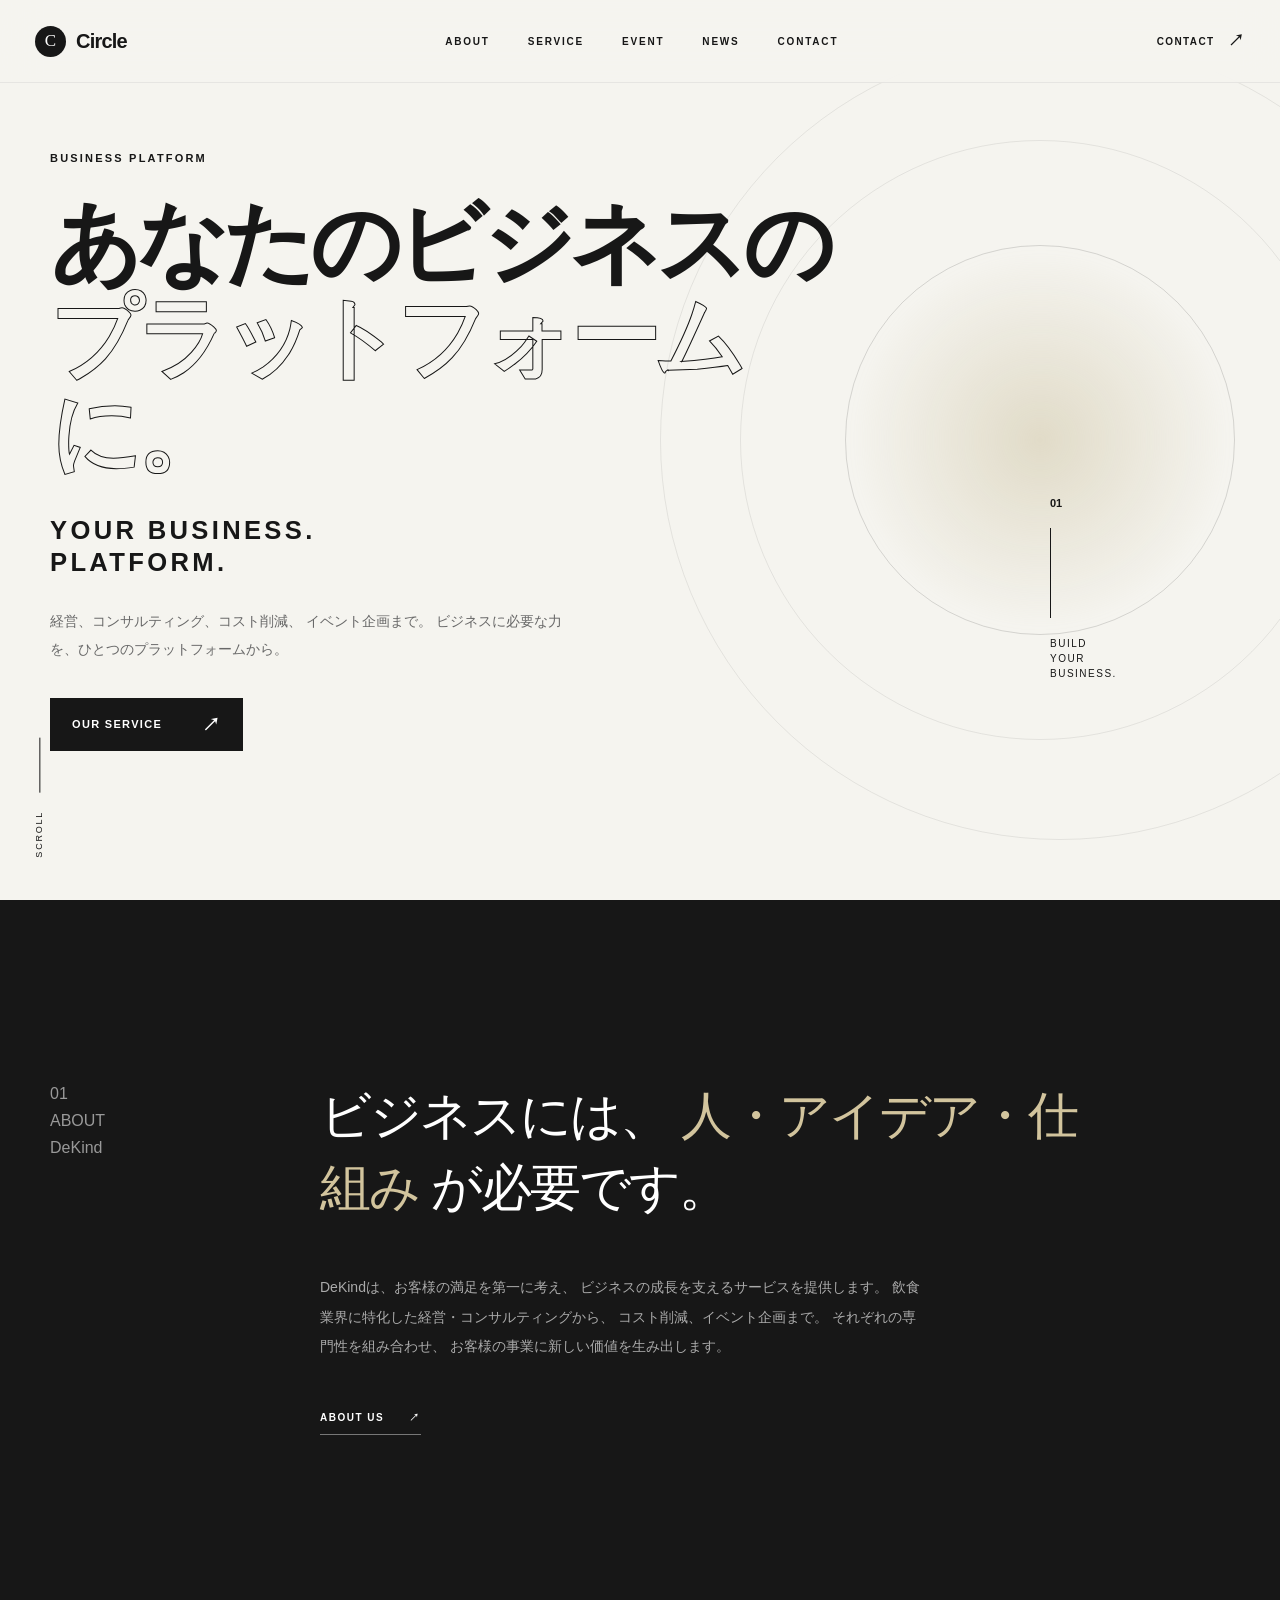
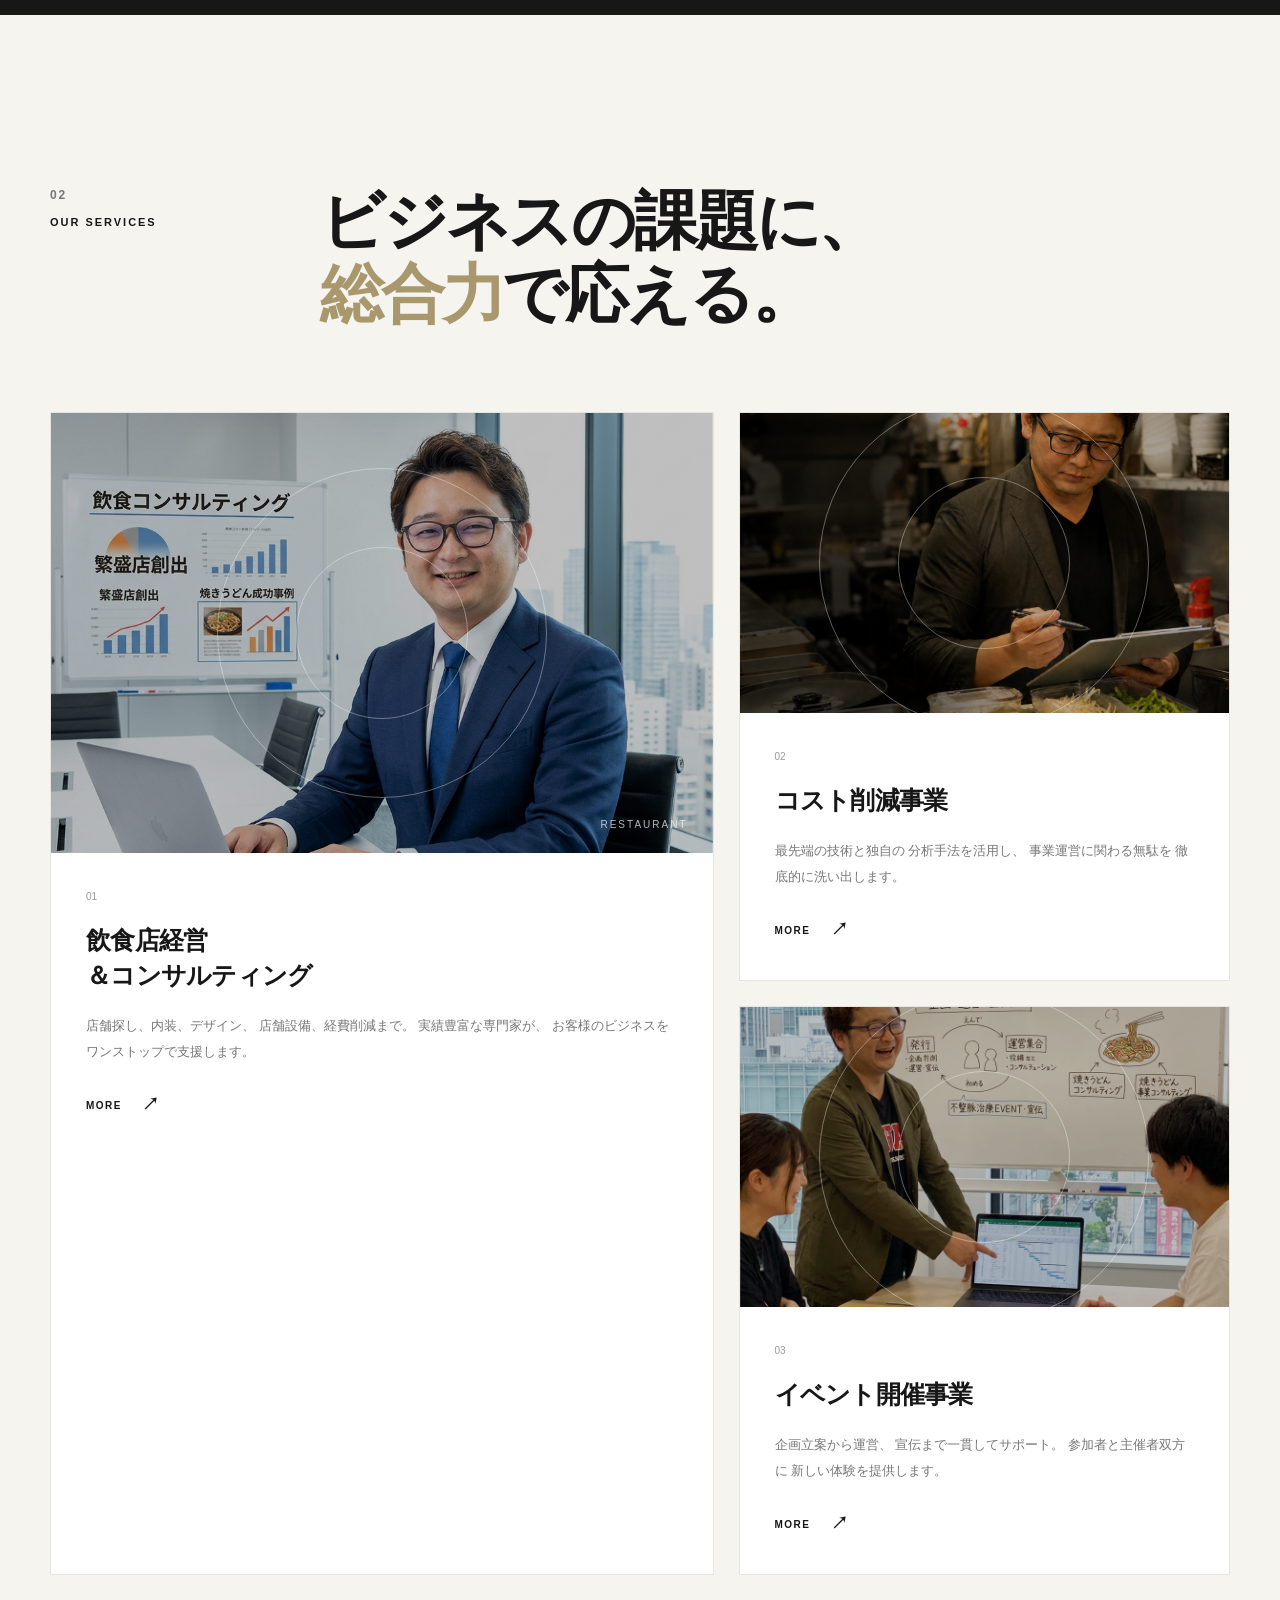
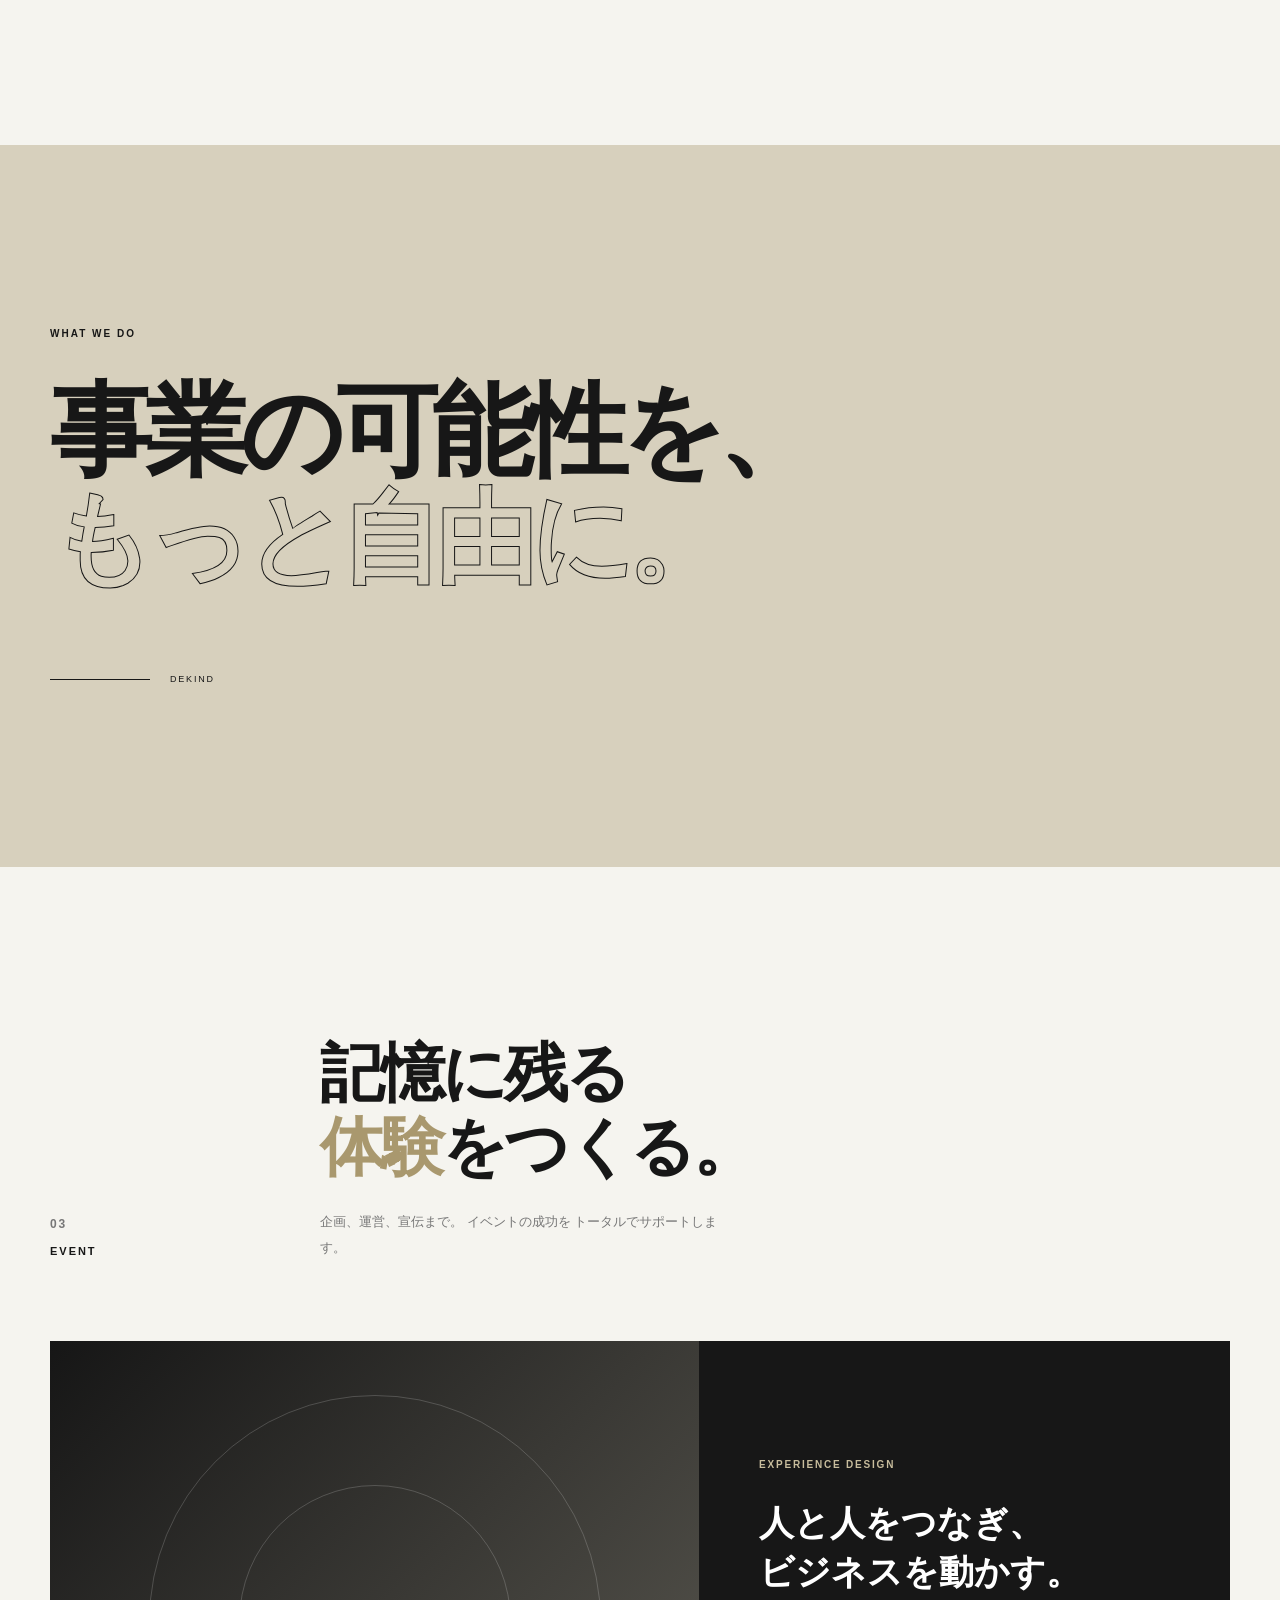
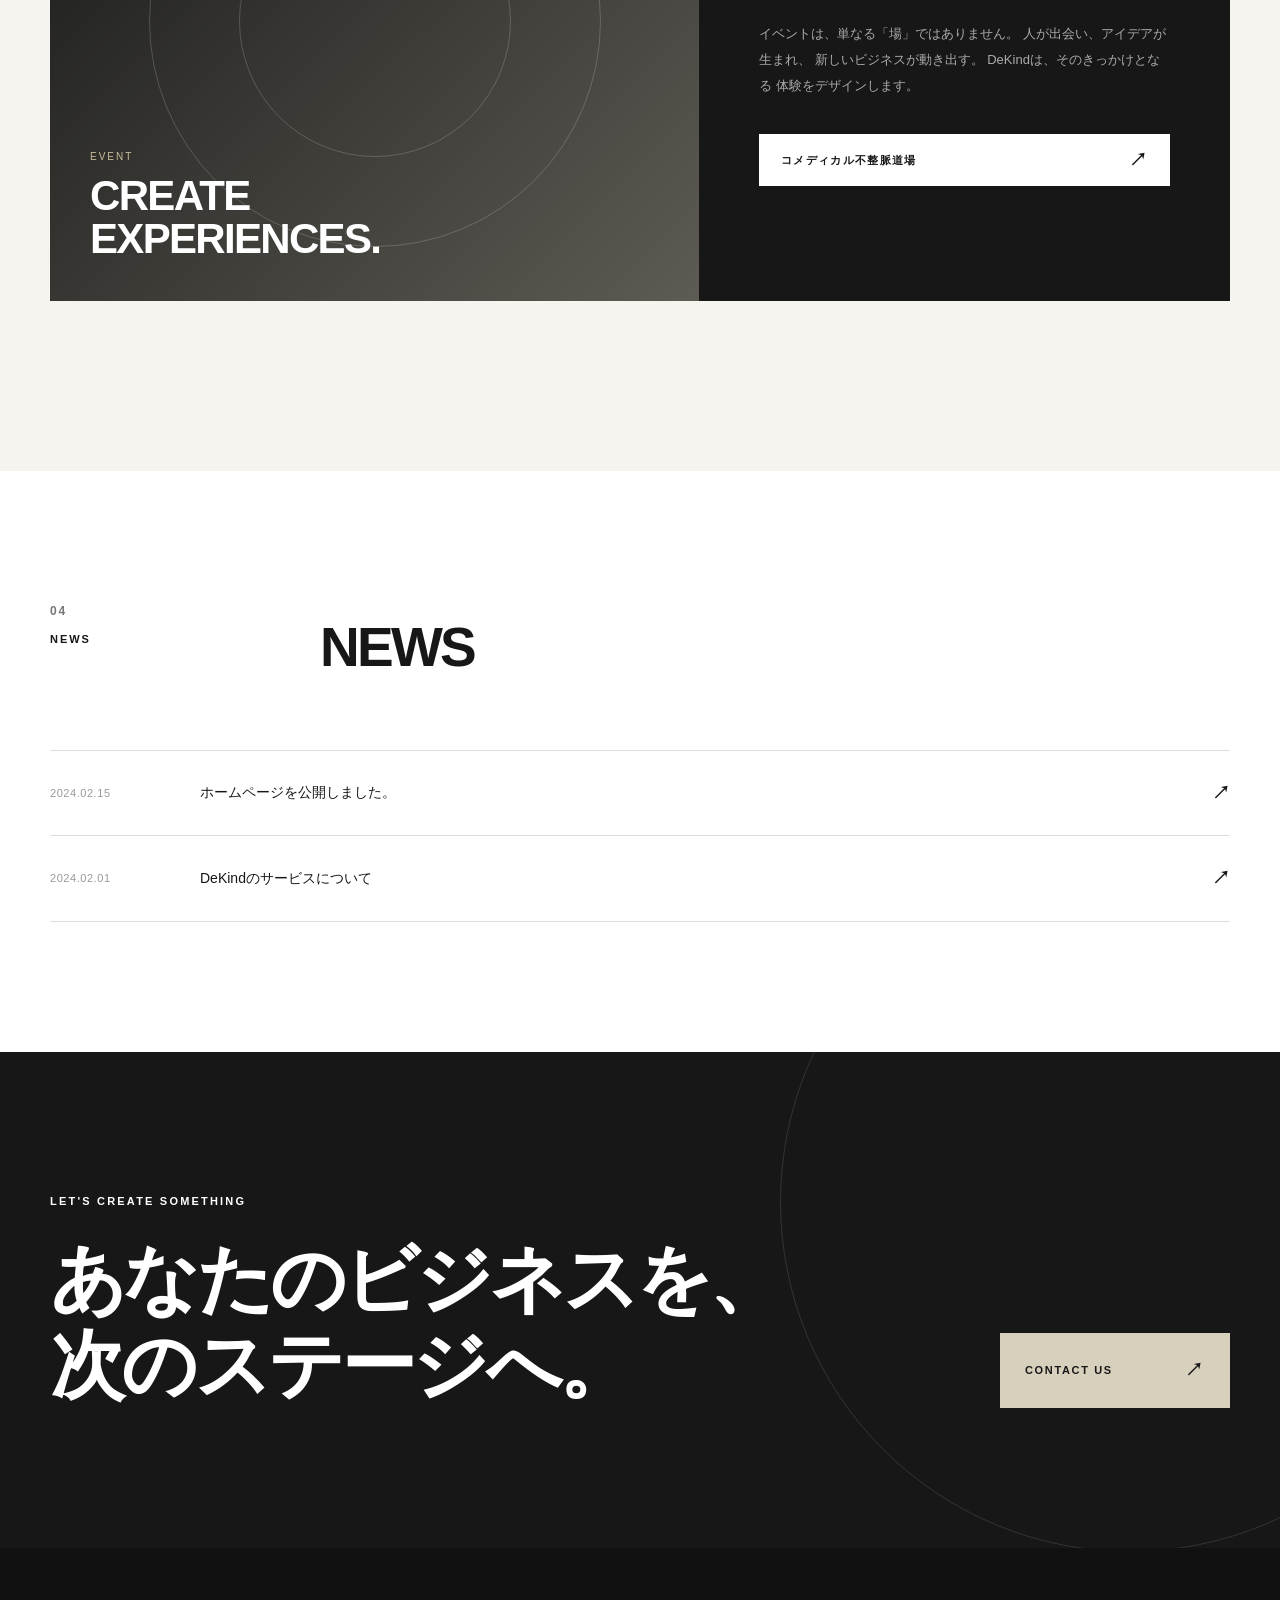
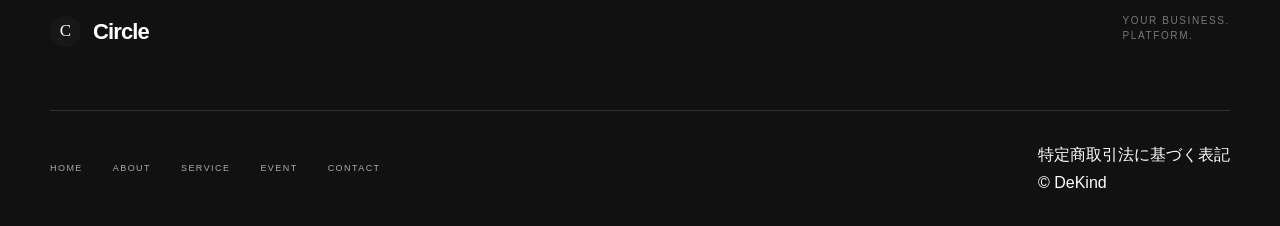
==== commit 08714aa3: "Add files via upload" ====
--- a/index.html
+++ b/index.html
@@ -27,10 +27,10 @@
         <div class="header-inner">
 
             <a href="#" class="logo">
-                <span class="logo-mark">D</span>
+                <span class="logo-mark">C</span>
 
                 <span class="logo-text">
-                    DeKind
+                    Circle
                 </span>
             </a>
 
@@ -683,11 +683,11 @@
                 <a href="#" class="footer-logo">
 
                     <span class="logo-mark">
-                        D
+                        C
                     </span>
 
                     <strong>
-                        DeKind
+                        Circle
                     </strong>
 
                 </a>
